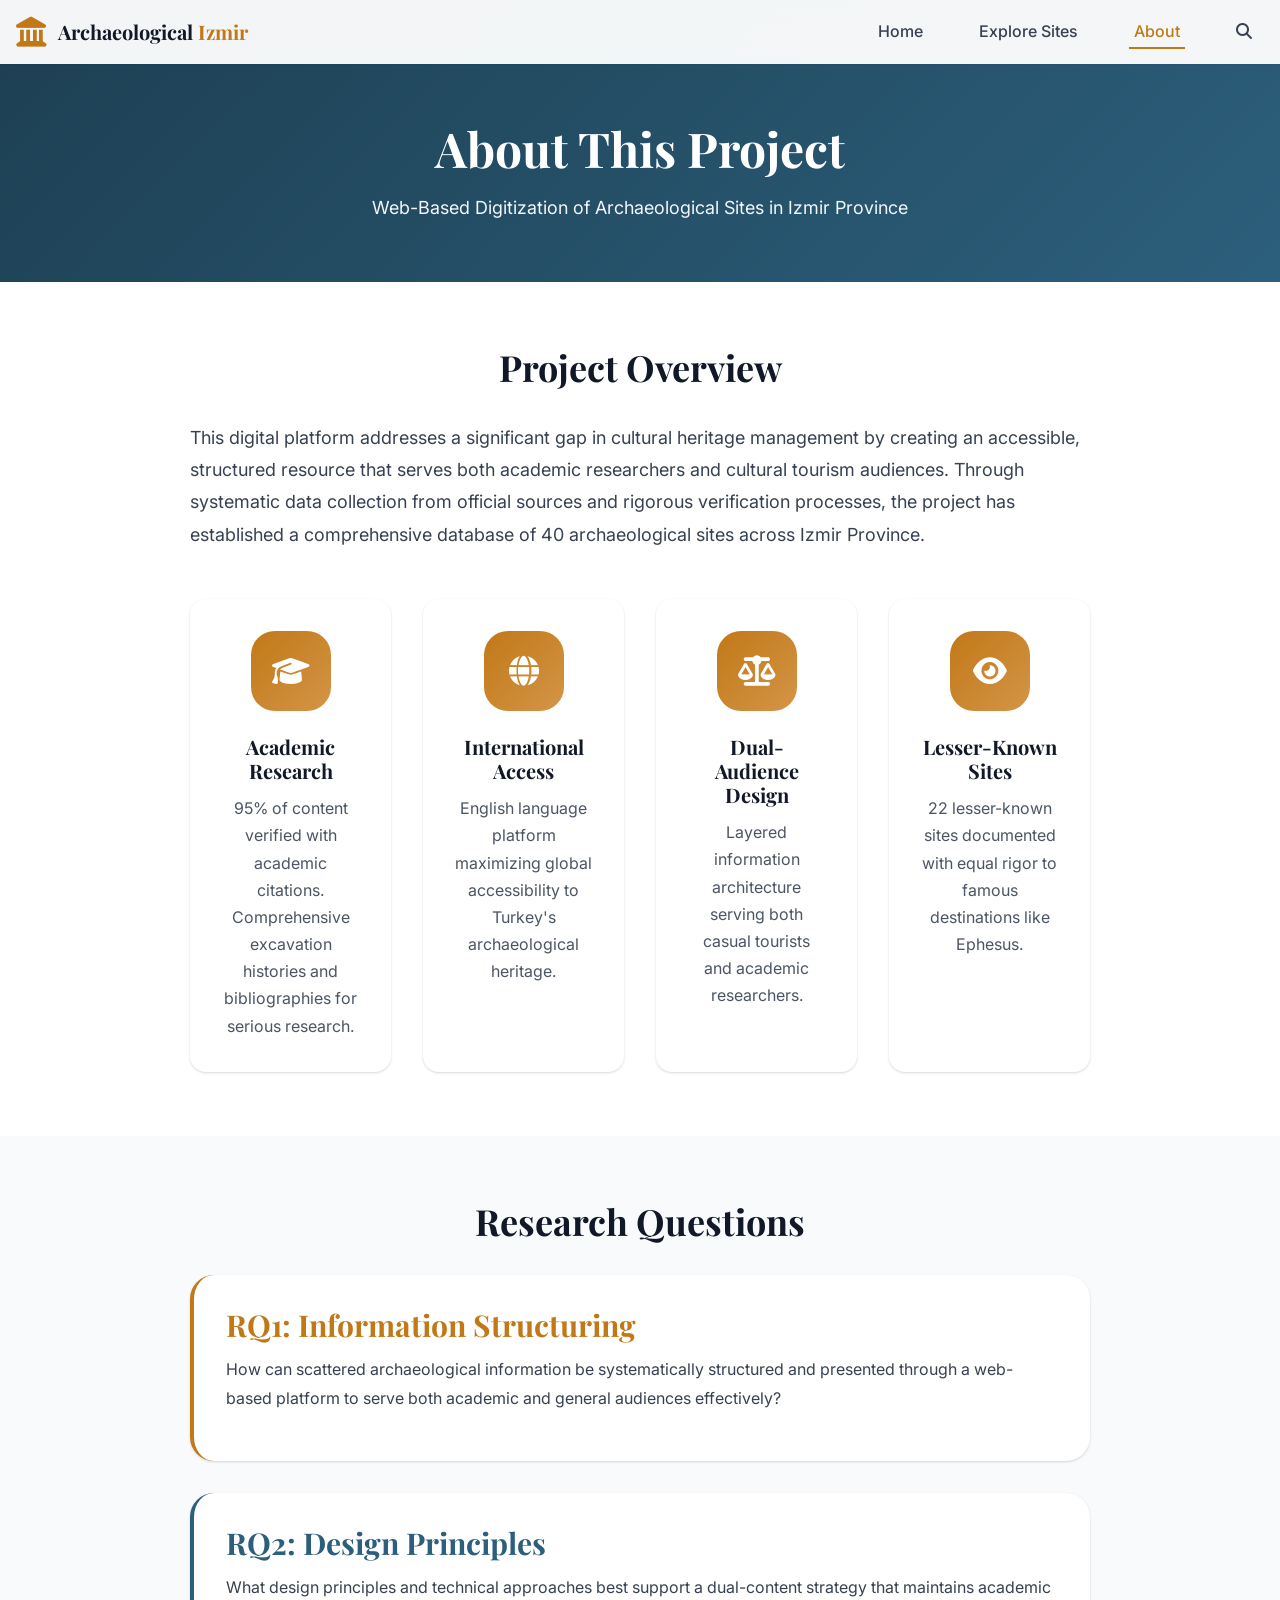
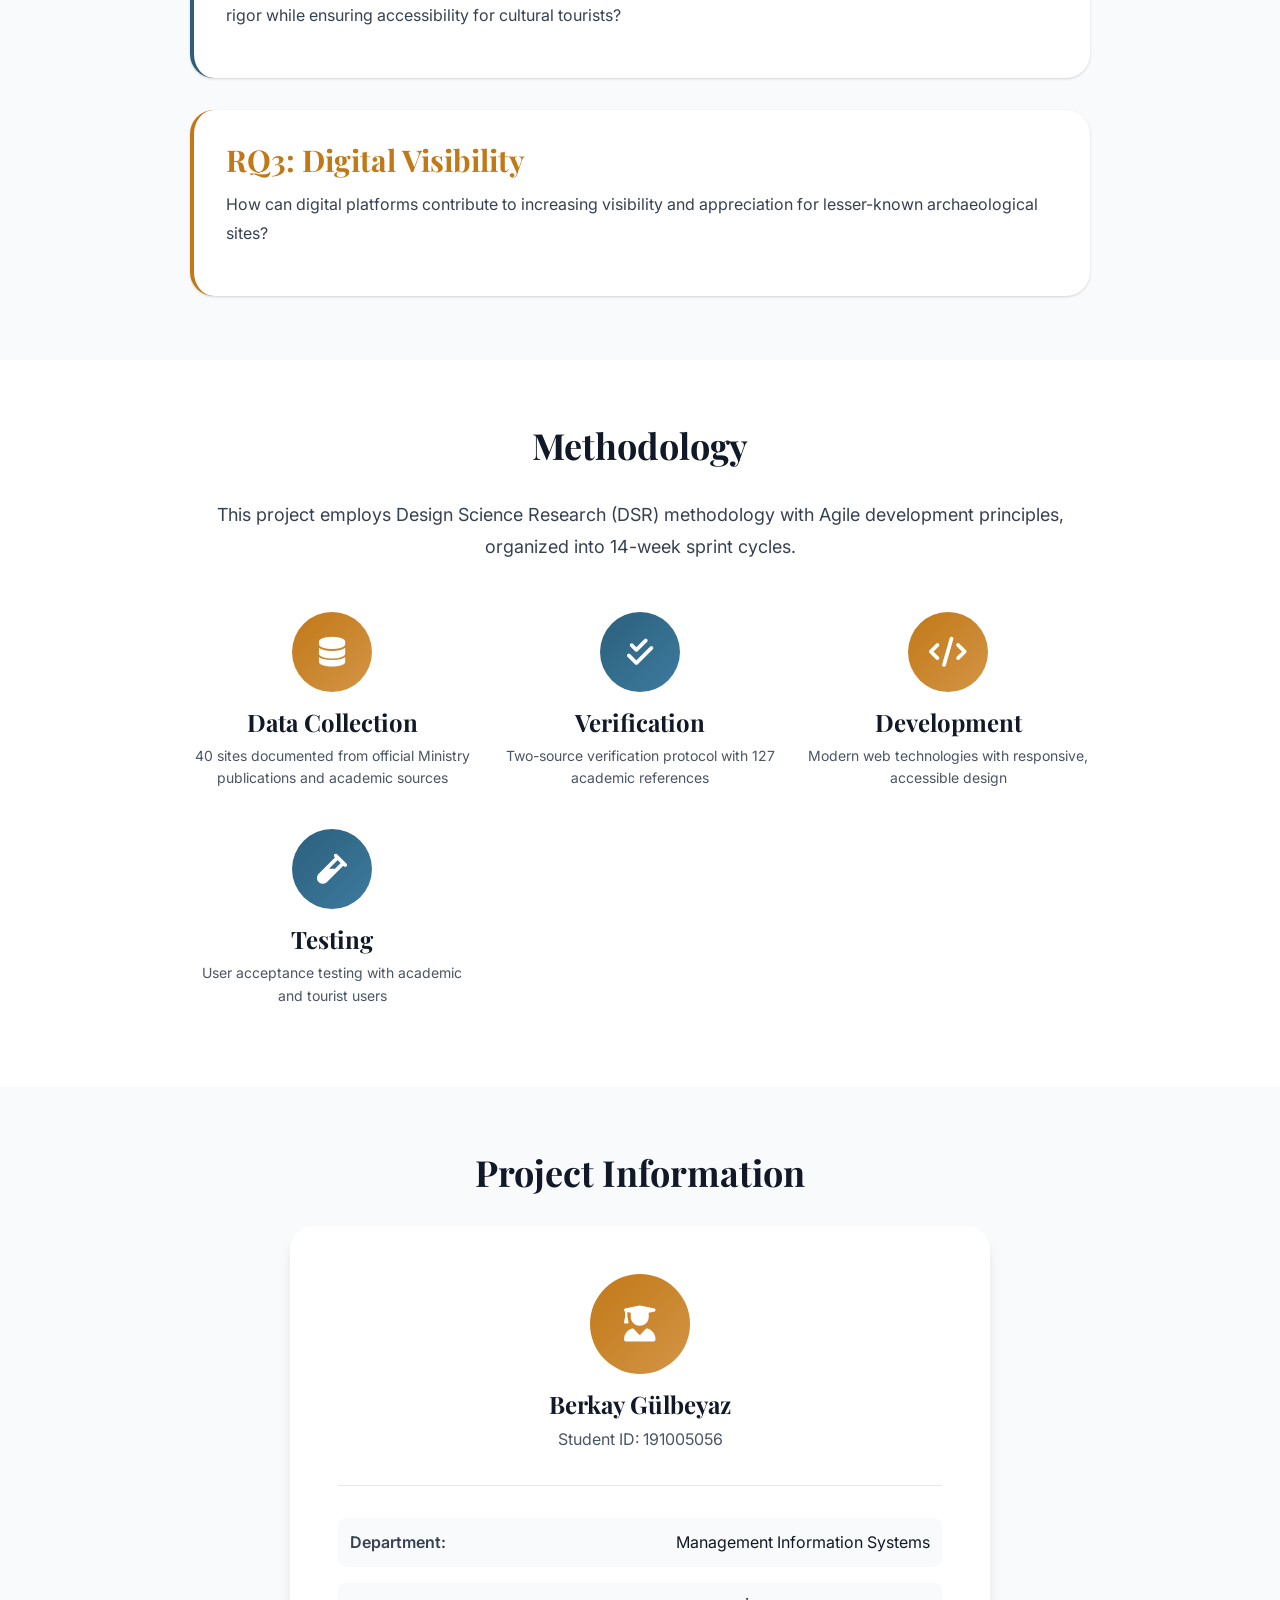
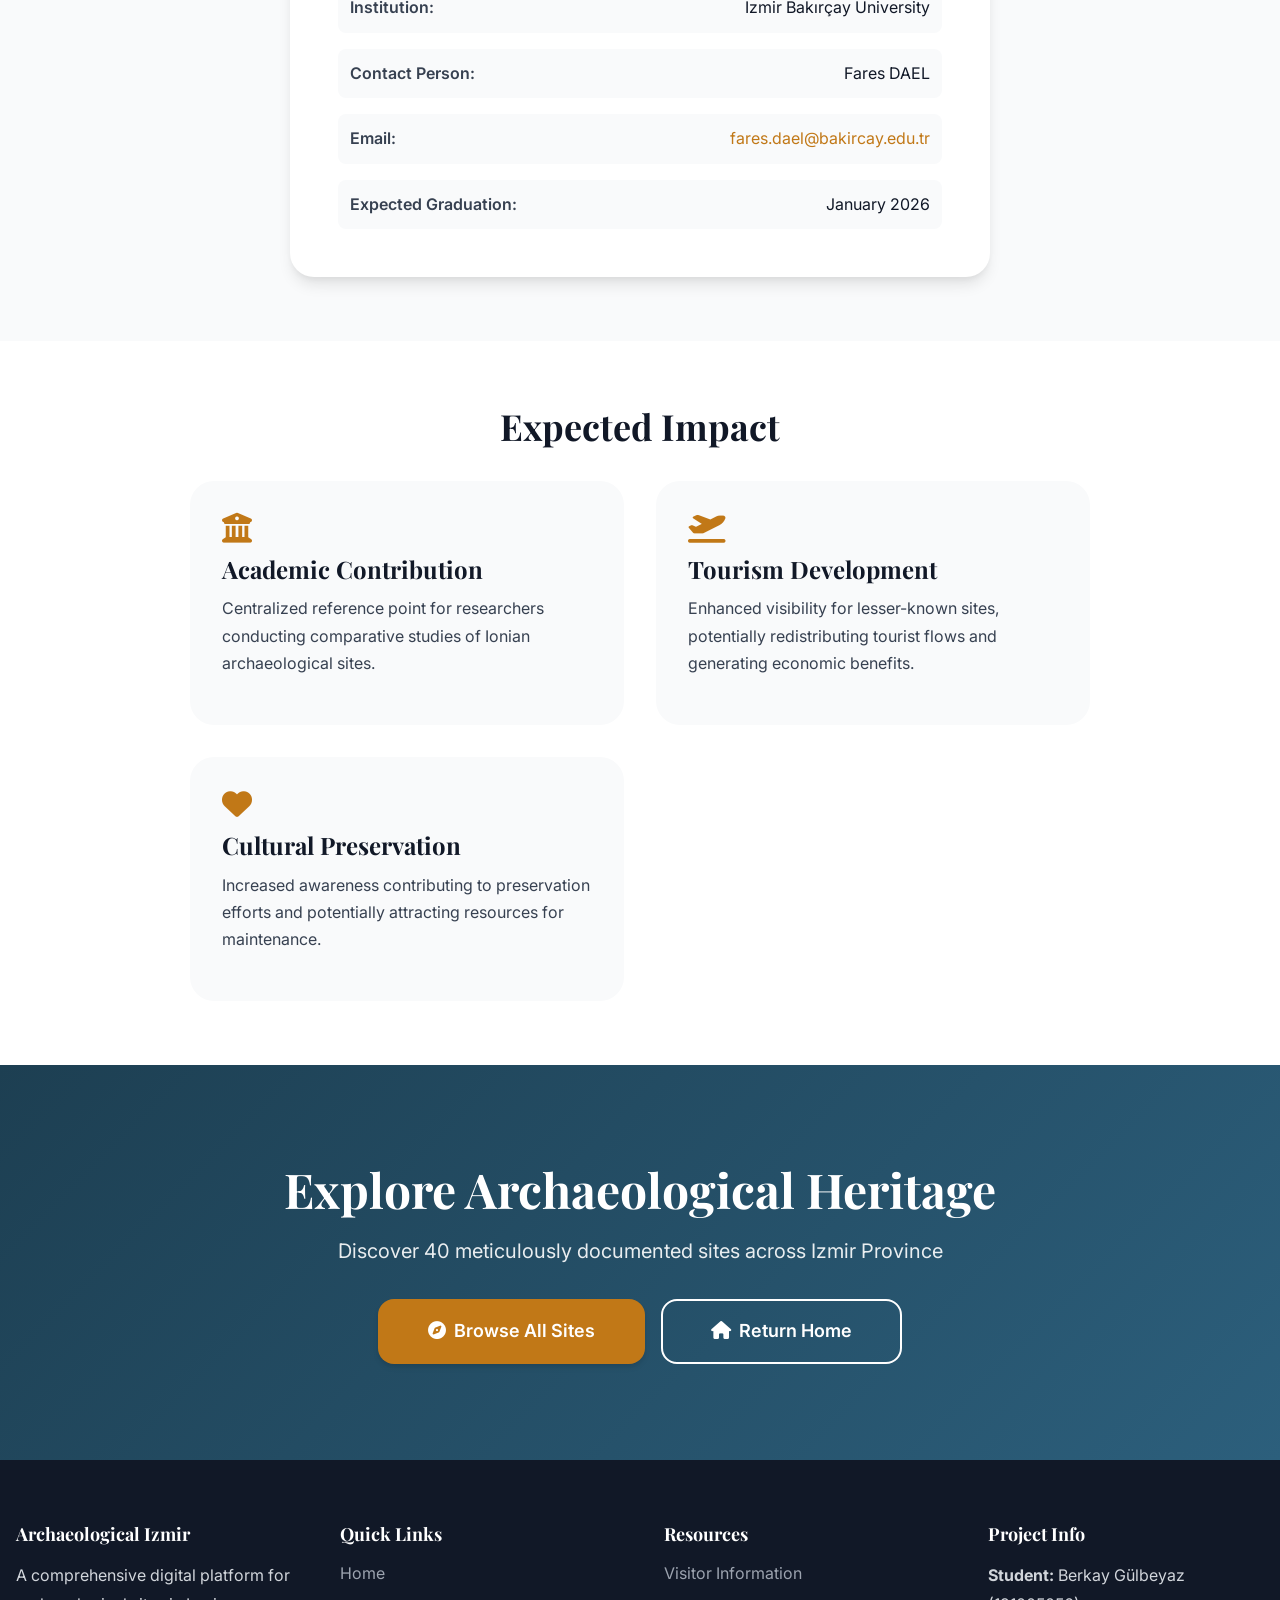
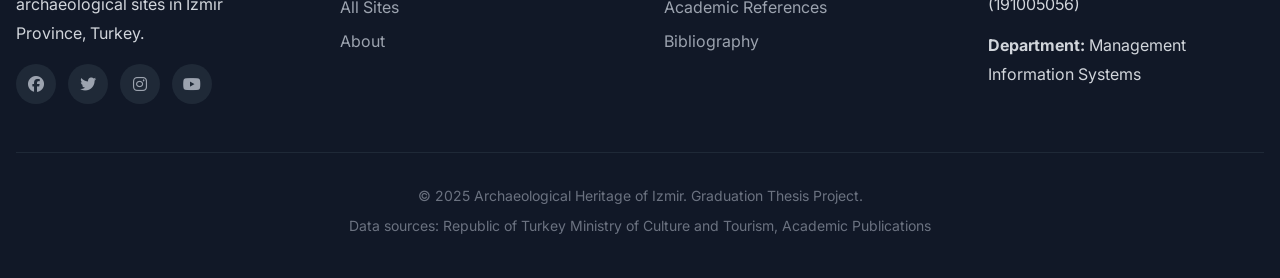
==== about.html @ 3d445b24 "Implement professional web platform for Archaeological Heritage of Izmir Created comprehensive web a" ====
<!DOCTYPE html>
<html lang="en">
<head>
    <meta charset="UTF-8">
    <meta name="viewport" content="width=device-width, initial-scale=1.0">
    <meta name="description" content="About the Archaeological Heritage of Izmir digital platform - graduation thesis project">
    <title>About | Archaeological Izmir</title>

    <!-- Fonts -->
    <link rel="preconnect" href="https://fonts.googleapis.com">
    <link rel="preconnect" href="https://fonts.gstatic.com" crossorigin>
    <link href="https://fonts.googleapis.com/css2?family=Playfair+Display:wght@400;600;700&family=Inter:wght@300;400;500;600;700&display=swap" rel="stylesheet">

    <!-- Styles -->
    <link rel="stylesheet" href="css/main.css">
    <link rel="stylesheet" href="css/responsive.css">

    <!-- Font Awesome -->
    <link rel="stylesheet" href="https://cdnjs.cloudflare.com/ajax/libs/font-awesome/6.4.0/css/all.min.css">
</head>
<body>
    <!-- Navigation -->
    <nav class="navbar" id="navbar">
        <div class="container">
            <div class="nav-wrapper">
                <a href="index.html" class="logo">
                    <i class="fas fa-landmark"></i>
                    <span class="logo-text">Archaeological <span class="highlight">Izmir</span></span>
                </a>

                <button class="nav-toggle" id="navToggle" aria-label="Toggle navigation">
                    <span></span>
                    <span></span>
                    <span></span>
                </button>

                <ul class="nav-menu" id="navMenu">
                    <li><a href="index.html" class="nav-link">Home</a></li>
                    <li><a href="sites.html" class="nav-link">Explore Sites</a></li>
                    <li><a href="about.html" class="nav-link active">About</a></li>
                    <li><a href="#" class="nav-link" id="searchToggle"><i class="fas fa-search"></i></a></li>
                </ul>
            </div>
        </div>
    </nav>

    <!-- Search Overlay -->
    <div class="search-overlay" id="searchOverlay">
        <div class="search-container">
            <button class="search-close" id="searchClose">&times;</button>
            <input type="text" id="searchInput" class="search-input" placeholder="Search archaeological sites...">
            <div class="search-results" id="searchResults"></div>
        </div>
    </div>

    <!-- Page Header -->
    <section class="page-header" style="padding: 120px 0 60px; background: linear-gradient(135deg, var(--color-secondary-dark), var(--color-secondary)); color: white; text-align: center;">
        <div class="container">
            <h1 style="color: white;">About This Project</h1>
            <p style="font-size: var(--text-lg); max-width: 700px; margin: 0 auto; opacity: 0.95;">
                Web-Based Digitization of Archaeological Sites in Izmir Province
            </p>
        </div>
    </section>

    <!-- Project Overview -->
    <section style="padding: var(--spacing-10) 0; background: white;">
        <div class="container">
            <div style="max-width: 900px; margin: 0 auto;">
                <h2 style="font-size: var(--text-4xl); margin-bottom: var(--spacing-6); text-align: center;">Project Overview</h2>

                <p style="font-size: var(--text-lg); line-height: 1.8; color: var(--color-gray-700); margin-bottom: var(--spacing-5);">
                    This digital platform addresses a significant gap in cultural heritage management by creating an accessible, structured resource that serves both academic researchers and cultural tourism audiences. Through systematic data collection from official sources and rigorous verification processes, the project has established a comprehensive database of 40 archaeological sites across Izmir Province.
                </p>

                <div class="intro-grid" style="margin-top: var(--spacing-8);">
                    <div class="intro-card">
                        <div class="intro-icon">
                            <i class="fas fa-graduation-cap"></i>
                        </div>
                        <h3>Academic Research</h3>
                        <p>95% of content verified with academic citations. Comprehensive excavation histories and bibliographies for serious research.</p>
                    </div>

                    <div class="intro-card">
                        <div class="intro-icon">
                            <i class="fas fa-globe"></i>
                        </div>
                        <h3>International Access</h3>
                        <p>English language platform maximizing global accessibility to Turkey's archaeological heritage.</p>
                    </div>

                    <div class="intro-card">
                        <div class="intro-icon">
                            <i class="fas fa-balance-scale"></i>
                        </div>
                        <h3>Dual-Audience Design</h3>
                        <p>Layered information architecture serving both casual tourists and academic researchers.</p>
                    </div>

                    <div class="intro-card">
                        <div class="intro-icon">
                            <i class="fas fa-eye"></i>
                        </div>
                        <h3>Lesser-Known Sites</h3>
                        <p>22 lesser-known sites documented with equal rigor to famous destinations like Ephesus.</p>
                    </div>
                </div>
            </div>
        </div>
    </section>

    <!-- Research Questions -->
    <section style="padding: var(--spacing-10) 0; background: var(--color-gray-50);">
        <div class="container">
            <div style="max-width: 900px; margin: 0 auto;">
                <h2 style="font-size: var(--text-4xl); margin-bottom: var(--spacing-6); text-align: center;">Research Questions</h2>

                <div style="display: grid; gap: var(--spacing-6);">
                    <div style="background: white; padding: var(--spacing-6); border-radius: var(--radius-xl); box-shadow: var(--shadow-base); border-left: 4px solid var(--color-primary);">
                        <h3 style="color: var(--color-primary); margin-bottom: var(--spacing-3);">RQ1: Information Structuring</h3>
                        <p style="line-height: 1.8; color: var(--color-gray-700);">
                            How can scattered archaeological information be systematically structured and presented through a web-based platform to serve both academic and general audiences effectively?
                        </p>
                    </div>

                    <div style="background: white; padding: var(--spacing-6); border-radius: var(--radius-xl); box-shadow: var(--shadow-base); border-left: 4px solid var(--color-secondary);">
                        <h3 style="color: var(--color-secondary); margin-bottom: var(--spacing-3);">RQ2: Design Principles</h3>
                        <p style="line-height: 1.8; color: var(--color-gray-700);">
                            What design principles and technical approaches best support a dual-content strategy that maintains academic rigor while ensuring accessibility for cultural tourists?
                        </p>
                    </div>

                    <div style="background: white; padding: var(--spacing-6); border-radius: var(--radius-xl); box-shadow: var(--shadow-base); border-left: 4px solid var(--color-primary);">
                        <h3 style="color: var(--color-primary); margin-bottom: var(--spacing-3);">RQ3: Digital Visibility</h3>
                        <p style="line-height: 1.8; color: var(--color-gray-700);">
                            How can digital platforms contribute to increasing visibility and appreciation for lesser-known archaeological sites?
                        </p>
                    </div>
                </div>
            </div>
        </div>
    </section>

    <!-- Methodology -->
    <section style="padding: var(--spacing-10) 0; background: white;">
        <div class="container">
            <div style="max-width: 900px; margin: 0 auto;">
                <h2 style="font-size: var(--text-4xl); margin-bottom: var(--spacing-6); text-align: center;">Methodology</h2>

                <p style="font-size: var(--text-lg); line-height: 1.8; color: var(--color-gray-700); margin-bottom: var(--spacing-6); text-align: center;">
                    This project employs Design Science Research (DSR) methodology with Agile development principles, organized into 14-week sprint cycles.
                </p>

                <div style="display: grid; grid-template-columns: repeat(auto-fit, minmax(250px, 1fr)); gap: var(--spacing-5); margin-top: var(--spacing-8);">
                    <div style="text-align: center;">
                        <div style="width: 80px; height: 80px; margin: 0 auto var(--spacing-4); background: linear-gradient(135deg, var(--color-primary), var(--color-primary-light)); border-radius: 50%; display: flex; align-items: center; justify-content: center; color: white; font-size: var(--text-3xl);">
                            <i class="fas fa-database"></i>
                        </div>
                        <h4 style="margin-bottom: var(--spacing-2);">Data Collection</h4>
                        <p style="color: var(--color-gray-600); font-size: var(--text-sm);">40 sites documented from official Ministry publications and academic sources</p>
                    </div>

                    <div style="text-align: center;">
                        <div style="width: 80px; height: 80px; margin: 0 auto var(--spacing-4); background: linear-gradient(135deg, var(--color-secondary), var(--color-secondary-light)); border-radius: 50%; display: flex; align-items: center; justify-content: center; color: white; font-size: var(--text-3xl);">
                            <i class="fas fa-check-double"></i>
                        </div>
                        <h4 style="margin-bottom: var(--spacing-2);">Verification</h4>
                        <p style="color: var(--color-gray-600); font-size: var(--text-sm);">Two-source verification protocol with 127 academic references</p>
                    </div>

                    <div style="text-align: center;">
                        <div style="width: 80px; height: 80px; margin: 0 auto var(--spacing-4); background: linear-gradient(135deg, var(--color-primary), var(--color-primary-light)); border-radius: 50%; display: flex; align-items: center; justify-content: center; color: white; font-size: var(--text-3xl);">
                            <i class="fas fa-code"></i>
                        </div>
                        <h4 style="margin-bottom: var(--spacing-2);">Development</h4>
                        <p style="color: var(--color-gray-600); font-size: var(--text-sm);">Modern web technologies with responsive, accessible design</p>
                    </div>

                    <div style="text-align: center;">
                        <div style="width: 80px; height: 80px; margin: 0 auto var(--spacing-4); background: linear-gradient(135deg, var(--color-secondary), var(--color-secondary-light)); border-radius: 50%; display: flex; align-items: center; justify-content: center; color: white; font-size: var(--text-3xl);">
                            <i class="fas fa-vial"></i>
                        </div>
                        <h4 style="margin-bottom: var(--spacing-2);">Testing</h4>
                        <p style="color: var(--color-gray-600); font-size: var(--text-sm);">User acceptance testing with academic and tourist users</p>
                    </div>
                </div>
            </div>
        </div>
    </section>

    <!-- Project Team -->
    <section style="padding: var(--spacing-10) 0; background: var(--color-gray-50);">
        <div class="container">
            <div style="max-width: 700px; margin: 0 auto; text-align: center;">
                <h2 style="font-size: var(--text-4xl); margin-bottom: var(--spacing-6);">Project Information</h2>

                <div style="background: white; padding: var(--spacing-8); border-radius: var(--radius-xl); box-shadow: var(--shadow-lg);">
                    <div style="margin-bottom: var(--spacing-6);">
                        <div style="width: 100px; height: 100px; margin: 0 auto var(--spacing-4); background: linear-gradient(135deg, var(--color-primary), var(--color-primary-light)); border-radius: 50%; display: flex; align-items: center; justify-content: center; color: white; font-size: var(--text-4xl);">
                            <i class="fas fa-user-graduate"></i>
                        </div>
                        <h3 style="font-size: var(--text-2xl); margin-bottom: var(--spacing-2);">Berkay Gülbeyaz</h3>
                        <p style="color: var(--color-gray-600);">Student ID: 191005056</p>
                    </div>

                    <div style="border-top: 1px solid var(--color-gray-200); padding-top: var(--spacing-6); text-align: left;">
                        <div style="display: grid; gap: var(--spacing-4);">
                            <div style="display: flex; justify-content: space-between; padding: var(--spacing-3); background: var(--color-gray-50); border-radius: var(--radius-base);">
                                <span style="font-weight: 600; color: var(--color-gray-700);">Department:</span>
                                <span style="color: var(--color-gray-900);">Management Information Systems</span>
                            </div>
                            <div style="display: flex; justify-content: space-between; padding: var(--spacing-3); background: var(--color-gray-50); border-radius: var(--radius-base);">
                                <span style="font-weight: 600; color: var(--color-gray-700);">Institution:</span>
                                <span style="color: var(--color-gray-900);">İzmir Bakırçay University</span>
                            </div>
                            <div style="display: flex; justify-content: space-between; padding: var(--spacing-3); background: var(--color-gray-50); border-radius: var(--radius-base);">
                                <span style="font-weight: 600; color: var(--color-gray-700);">Contact Person:</span>
                                <span style="color: var(--color-gray-900);">Fares DAEL</span>
                            </div>
                            <div style="display: flex; justify-content: space-between; padding: var(--spacing-3); background: var(--color-gray-50); border-radius: var(--radius-base);">
                                <span style="font-weight: 600; color: var(--color-gray-700);">Email:</span>
                                <span style="color: var(--color-primary);">fares.dael@bakircay.edu.tr</span>
                            </div>
                            <div style="display: flex; justify-content: space-between; padding: var(--spacing-3); background: var(--color-gray-50); border-radius: var(--radius-base);">
                                <span style="font-weight: 600; color: var(--color-gray-700);">Expected Graduation:</span>
                                <span style="color: var(--color-gray-900);">January 2026</span>
                            </div>
                        </div>
                    </div>
                </div>
            </div>
        </div>
    </section>

    <!-- Impact & Future -->
    <section style="padding: var(--spacing-10) 0; background: white;">
        <div class="container">
            <div style="max-width: 900px; margin: 0 auto;">
                <h2 style="font-size: var(--text-4xl); margin-bottom: var(--spacing-6); text-align: center;">Expected Impact</h2>

                <div style="display: grid; grid-template-columns: repeat(auto-fit, minmax(280px, 1fr)); gap: var(--spacing-6);">
                    <div style="padding: var(--spacing-6); background: var(--color-gray-50); border-radius: var(--radius-xl);">
                        <i class="fas fa-university" style="font-size: var(--text-3xl); color: var(--color-primary); margin-bottom: var(--spacing-3);"></i>
                        <h4 style="margin-bottom: var(--spacing-3);">Academic Contribution</h4>
                        <p style="color: var(--color-gray-700); line-height: 1.7;">
                            Centralized reference point for researchers conducting comparative studies of Ionian archaeological sites.
                        </p>
                    </div>

                    <div style="padding: var(--spacing-6); background: var(--color-gray-50); border-radius: var(--radius-xl);">
                        <i class="fas fa-plane-departure" style="font-size: var(--text-3xl); color: var(--color-primary); margin-bottom: var(--spacing-3);"></i>
                        <h4 style="margin-bottom: var(--spacing-3);">Tourism Development</h4>
                        <p style="color: var(--color-gray-700); line-height: 1.7;">
                            Enhanced visibility for lesser-known sites, potentially redistributing tourist flows and generating economic benefits.
                        </p>
                    </div>

                    <div style="padding: var(--spacing-6); background: var(--color-gray-50); border-radius: var(--radius-xl);">
                        <i class="fas fa-heart" style="font-size: var(--text-3xl); color: var(--color-primary); margin-bottom: var(--spacing-3);"></i>
                        <h4 style="margin-bottom: var(--spacing-3);">Cultural Preservation</h4>
                        <p style="color: var(--color-gray-700); line-height: 1.7;">
                            Increased awareness contributing to preservation efforts and potentially attracting resources for maintenance.
                        </p>
                    </div>
                </div>
            </div>
        </div>
    </section>

    <!-- Call to Action -->
    <section class="cta-section">
        <div class="container">
            <div class="cta-content">
                <h2>Explore Archaeological Heritage</h2>
                <p>Discover 40 meticulously documented sites across Izmir Province</p>
                <div class="cta-buttons">
                    <a href="sites.html" class="btn btn-primary btn-large">
                        <i class="fas fa-compass"></i> Browse All Sites
                    </a>
                    <a href="index.html" class="btn btn-secondary btn-large">
                        <i class="fas fa-home"></i> Return Home
                    </a>
                </div>
            </div>
        </div>
    </section>

    <!-- Footer -->
    <footer class="footer">
        <div class="container">
            <div class="footer-grid">
                <div class="footer-col">
                    <h4>Archaeological Izmir</h4>
                    <p>A comprehensive digital platform for archaeological sites in Izmir Province, Turkey.</p>
                    <div class="social-links">
                        <a href="#" aria-label="Facebook"><i class="fab fa-facebook"></i></a>
                        <a href="#" aria-label="Twitter"><i class="fab fa-twitter"></i></a>
                        <a href="#" aria-label="Instagram"><i class="fab fa-instagram"></i></a>
                        <a href="#" aria-label="YouTube"><i class="fab fa-youtube"></i></a>
                    </div>
                </div>

                <div class="footer-col">
                    <h4>Quick Links</h4>
                    <ul>
                        <li><a href="index.html">Home</a></li>
                        <li><a href="sites.html">All Sites</a></li>
                        <li><a href="about.html">About</a></li>
                    </ul>
                </div>

                <div class="footer-col">
                    <h4>Resources</h4>
                    <ul>
                        <li><a href="#">Visitor Information</a></li>
                        <li><a href="#">Academic References</a></li>
                        <li><a href="#">Bibliography</a></li>
                    </ul>
                </div>

                <div class="footer-col">
                    <h4>Project Info</h4>
                    <p><strong>Student:</strong> Berkay Gülbeyaz (191005056)</p>
                    <p><strong>Department:</strong> Management Information Systems</p>
                </div>
            </div>

            <div class="footer-bottom">
                <p>&copy; 2025 Archaeological Heritage of Izmir. Graduation Thesis Project.</p>
                <p>Data sources: Republic of Turkey Ministry of Culture and Tourism, Academic Publications</p>
            </div>
        </div>
    </footer>

    <!-- Scripts -->
    <script src="js/sites-data.js"></script>
    <script src="js/main.js"></script>
</body>
</html>
---- css/main.css ----
/*
 * Archaeological Heritage of Izmir - Main Stylesheet
 * Professional Design System
 * Author: Berkay Gülbeyaz
 * Version: 1.0.0
 */

/* ===================================
   CSS Variables & Design Tokens
   =================================== */
:root {
    /* Primary Colors - Inspired by ancient terracotta and Mediterranean */
    --color-primary: #c17817;
    --color-primary-light: #d49547;
    --color-primary-dark: #8f5710;
    --color-primary-rgb: 193, 120, 23;

    /* Secondary Colors - Ancient stone and marble */
    --color-secondary: #2c5f7c;
    --color-secondary-light: #3d7b9f;
    --color-secondary-dark: #1d3f52;

    /* Neutral Colors */
    --color-white: #ffffff;
    --color-black: #0a0a0a;
    --color-gray-50: #f9fafb;
    --color-gray-100: #f3f4f6;
    --color-gray-200: #e5e7eb;
    --color-gray-300: #d1d5db;
    --color-gray-400: #9ca3af;
    --color-gray-500: #6b7280;
    --color-gray-600: #4b5563;
    --color-gray-700: #374151;
    --color-gray-800: #1f2937;
    --color-gray-900: #111827;

    /* Semantic Colors */
    --color-success: #059669;
    --color-warning: #d97706;
    --color-error: #dc2626;
    --color-info: #2563eb;

    /* Typography */
    --font-primary: 'Inter', -apple-system, BlinkMacSystemFont, 'Segoe UI', sans-serif;
    --font-display: 'Playfair Display', Georgia, serif;
    --font-mono: 'Courier New', monospace;

    /* Font Sizes */
    --text-xs: 0.75rem;      /* 12px */
    --text-sm: 0.875rem;     /* 14px */
    --text-base: 1rem;       /* 16px */
    --text-lg: 1.125rem;     /* 18px */
    --text-xl: 1.25rem;      /* 20px */
    --text-2xl: 1.5rem;      /* 24px */
    --text-3xl: 1.875rem;    /* 30px */
    --text-4xl: 2.25rem;     /* 36px */
    --text-5xl: 3rem;        /* 48px */
    --text-6xl: 3.75rem;     /* 60px */

    /* Spacing */
    --spacing-1: 0.25rem;    /* 4px */
    --spacing-2: 0.5rem;     /* 8px */
    --spacing-3: 0.75rem;    /* 12px */
    --spacing-4: 1rem;       /* 16px */
    --spacing-5: 1.5rem;     /* 24px */
    --spacing-6: 2rem;       /* 32px */
    --spacing-8: 3rem;       /* 48px */
    --spacing-10: 4rem;      /* 64px */
    --spacing-12: 6rem;      /* 96px */

    /* Shadows */
    --shadow-sm: 0 1px 2px 0 rgba(0, 0, 0, 0.05);
    --shadow-base: 0 1px 3px 0 rgba(0, 0, 0, 0.1), 0 1px 2px 0 rgba(0, 0, 0, 0.06);
    --shadow-md: 0 4px 6px -1px rgba(0, 0, 0, 0.1), 0 2px 4px -1px rgba(0, 0, 0, 0.06);
    --shadow-lg: 0 10px 15px -3px rgba(0, 0, 0, 0.1), 0 4px 6px -2px rgba(0, 0, 0, 0.05);
    --shadow-xl: 0 20px 25px -5px rgba(0, 0, 0, 0.1), 0 10px 10px -5px rgba(0, 0, 0, 0.04);
    --shadow-2xl: 0 25px 50px -12px rgba(0, 0, 0, 0.25);

    /* Border Radius */
    --radius-sm: 0.25rem;
    --radius-base: 0.5rem;
    --radius-md: 0.75rem;
    --radius-lg: 1rem;
    --radius-xl: 1.5rem;
    --radius-full: 9999px;

    /* Transitions */
    --transition-fast: 150ms cubic-bezier(0.4, 0, 0.2, 1);
    --transition-base: 300ms cubic-bezier(0.4, 0, 0.2, 1);
    --transition-slow: 500ms cubic-bezier(0.4, 0, 0.2, 1);

    /* Layout */
    --max-width-sm: 640px;
    --max-width-md: 768px;
    --max-width-lg: 1024px;
    --max-width-xl: 1280px;
    --max-width-2xl: 1536px;

    /* Z-index */
    --z-dropdown: 1000;
    --z-sticky: 1020;
    --z-fixed: 1030;
    --z-modal-backdrop: 1040;
    --z-modal: 1050;
    --z-popover: 1060;
    --z-tooltip: 1070;
}

/* ===================================
   Reset & Base Styles
   =================================== */
*, *::before, *::after {
    box-sizing: border-box;
    margin: 0;
    padding: 0;
}

html {
    font-size: 16px;
    -webkit-font-smoothing: antialiased;
    -moz-osx-font-smoothing: grayscale;
    scroll-behavior: smooth;
}

body {
    font-family: var(--font-primary);
    font-size: var(--text-base);
    line-height: 1.6;
    color: var(--color-gray-800);
    background-color: var(--color-white);
    overflow-x: hidden;
}

img, picture, video, canvas, svg {
    display: block;
    max-width: 100%;
    height: auto;
}

a {
    color: inherit;
    text-decoration: none;
    transition: color var(--transition-base);
}

button {
    font-family: inherit;
    cursor: pointer;
    border: none;
    background: none;
}

ul, ol {
    list-style: none;
}

/* ===================================
   Typography
   =================================== */
h1, h2, h3, h4, h5, h6 {
    font-family: var(--font-display);
    font-weight: 700;
    line-height: 1.2;
    color: var(--color-gray-900);
    margin-bottom: var(--spacing-4);
}

h1 { font-size: var(--text-5xl); }
h2 { font-size: var(--text-4xl); }
h3 { font-size: var(--text-3xl); }
h4 { font-size: var(--text-2xl); }
h5 { font-size: var(--text-xl); }
h6 { font-size: var(--text-lg); }

p {
    margin-bottom: var(--spacing-4);
}

.text-center { text-align: center; }
.text-left { text-align: left; }
.text-right { text-align: right; }

.highlight {
    color: var(--color-primary);
}

/* ===================================
   Layout
   =================================== */
.container {
    width: 100%;
    max-width: var(--max-width-xl);
    margin: 0 auto;
    padding: 0 var(--spacing-4);
}

.container-fluid {
    width: 100%;
    padding: 0 var(--spacing-4);
}

.section {
    padding: var(--spacing-10) 0;
}

/* ===================================
   Navigation
   =================================== */
.navbar {
    position: fixed;
    top: 0;
    left: 0;
    right: 0;
    background: rgba(255, 255, 255, 0.95);
    backdrop-filter: blur(10px);
    box-shadow: var(--shadow-sm);
    z-index: var(--z-fixed);
    transition: all var(--transition-base);
}

.navbar.scrolled {
    box-shadow: var(--shadow-md);
    background: rgba(255, 255, 255, 0.98);
}

.nav-wrapper {
    display: flex;
    align-items: center;
    justify-content: space-between;
    padding: var(--spacing-4) 0;
}

.logo {
    display: flex;
    align-items: center;
    gap: var(--spacing-3);
    font-size: var(--text-xl);
    font-weight: 700;
    color: var(--color-gray-900);
    transition: transform var(--transition-base);
}

.logo:hover {
    transform: translateY(-2px);
}

.logo i {
    font-size: var(--text-3xl);
    color: var(--color-primary);
}

.logo-text {
    font-family: var(--font-display);
}

.nav-menu {
    display: flex;
    align-items: center;
    gap: var(--spacing-6);
}

.nav-link {
    position: relative;
    font-weight: 500;
    color: var(--color-gray-700);
    padding: var(--spacing-2) var(--spacing-3);
    transition: color var(--transition-base);
}

.nav-link::after {
    content: '';
    position: absolute;
    bottom: 0;
    left: 50%;
    width: 0;
    height: 2px;
    background: var(--color-primary);
    transform: translateX(-50%);
    transition: width var(--transition-base);
}

.nav-link:hover,
.nav-link.active {
    color: var(--color-primary);
}

.nav-link:hover::after,
.nav-link.active::after {
    width: 80%;
}

.nav-toggle {
    display: none;
    flex-direction: column;
    gap: 4px;
    padding: var(--spacing-2);
}

.nav-toggle span {
    display: block;
    width: 25px;
    height: 3px;
    background: var(--color-gray-800);
    border-radius: var(--radius-full);
    transition: all var(--transition-base);
}

/* ===================================
   Search Overlay
   =================================== */
.search-overlay {
    position: fixed;
    top: 0;
    left: 0;
    right: 0;
    bottom: 0;
    background: rgba(0, 0, 0, 0.95);
    z-index: var(--z-modal);
    display: none;
    align-items: center;
    justify-content: center;
    opacity: 0;
    transition: opacity var(--transition-base);
}

.search-overlay.active {
    display: flex;
    opacity: 1;
}

.search-container {
    position: relative;
    width: 90%;
    max-width: 700px;
}

.search-close {
    position: absolute;
    top: -50px;
    right: 0;
    font-size: var(--text-4xl);
    color: var(--color-white);
    cursor: pointer;
    transition: transform var(--transition-base);
}

.search-close:hover {
    transform: rotate(90deg);
}

.search-input {
    width: 100%;
    padding: var(--spacing-5);
    font-size: var(--text-2xl);
    font-family: var(--font-primary);
    background: var(--color-white);
    border: none;
    border-radius: var(--radius-lg);
    outline: none;
}

.search-results {
    margin-top: var(--spacing-4);
    max-height: 400px;
    overflow-y: auto;
    background: var(--color-white);
    border-radius: var(--radius-lg);
    padding: var(--spacing-4);
}

.search-result-item {
    padding: var(--spacing-4);
    border-bottom: 1px solid var(--color-gray-200);
    cursor: pointer;
    transition: background var(--transition-fast);
}

.search-result-item:hover {
    background: var(--color-gray-50);
}

/* ===================================
   Hero Section
   =================================== */
.hero {
    position: relative;
    min-height: 100vh;
    display: flex;
    align-items: center;
    justify-content: center;
    overflow: hidden;
}

.hero-background {
    position: absolute;
    top: 0;
    left: 0;
    right: 0;
    bottom: 0;
    background: linear-gradient(135deg, #667eea 0%, #764ba2 100%);
    background-image: url('https://images.unsplash.com/photo-1590073242678-70ee3fc28e8e?w=1920&q=80');
    background-size: cover;
    background-position: center;
    background-attachment: fixed;
}

.hero-overlay {
    position: absolute;
    top: 0;
    left: 0;
    right: 0;
    bottom: 0;
    background: linear-gradient(135deg, rgba(44, 95, 124, 0.85) 0%, rgba(193, 120, 23, 0.75) 100%);
}

.hero-content {
    position: relative;
    z-index: 2;
    text-align: center;
    color: var(--color-white);
    padding-top: 80px;
}

.hero-title {
    font-size: clamp(var(--text-4xl), 5vw, var(--text-6xl));
    font-weight: 700;
    color: var(--color-white);
    margin-bottom: var(--spacing-5);
    text-shadow: 0 2px 20px rgba(0, 0, 0, 0.3);
}

.hero-subtitle {
    font-size: clamp(var(--text-lg), 2vw, var(--text-2xl));
    color: rgba(255, 255, 255, 0.95);
    max-width: 800px;
    margin: 0 auto var(--spacing-6);
    line-height: 1.8;
}

.hero-buttons {
    display: flex;
    gap: var(--spacing-4);
    justify-content: center;
    flex-wrap: wrap;
    margin-bottom: var(--spacing-8);
}

.hero-stats {
    display: grid;
    grid-template-columns: repeat(auto-fit, minmax(150px, 1fr));
    gap: var(--spacing-5);
    max-width: 900px;
    margin: 0 auto;
    padding: var(--spacing-6);
    background: rgba(255, 255, 255, 0.1);
    backdrop-filter: blur(10px);
    border-radius: var(--radius-xl);
    border: 1px solid rgba(255, 255, 255, 0.2);
}

.stat-item {
    text-align: center;
}

.stat-number {
    display: block;
    font-size: var(--text-4xl);
    font-weight: 700;
    font-family: var(--font-display);
    color: var(--color-white);
}

.stat-label {
    display: block;
    font-size: var(--text-sm);
    color: rgba(255, 255, 255, 0.9);
    margin-top: var(--spacing-2);
}

.scroll-indicator {
    position: absolute;
    bottom: 40px;
    left: 50%;
    transform: translateX(-50%);
    z-index: 2;
}

.scroll-indicator span {
    display: block;
    width: 24px;
    height: 36px;
    border: 2px solid rgba(255, 255, 255, 0.5);
    border-radius: var(--radius-full);
    position: relative;
}

.scroll-indicator span::before {
    content: '';
    position: absolute;
    top: 8px;
    left: 50%;
    transform: translateX(-50%);
    width: 4px;
    height: 8px;
    background: rgba(255, 255, 255, 0.8);
    border-radius: var(--radius-full);
    animation: scroll 2s infinite;
}

@keyframes scroll {
    0%, 100% { transform: translate(-50%, 0); opacity: 1; }
    100% { transform: translate(-50%, 12px); opacity: 0; }
}

/* ===================================
   Buttons
   =================================== */
.btn {
    display: inline-flex;
    align-items: center;
    gap: var(--spacing-2);
    padding: var(--spacing-3) var(--spacing-6);
    font-size: var(--text-base);
    font-weight: 600;
    border-radius: var(--radius-lg);
    transition: all var(--transition-base);
    cursor: pointer;
    border: 2px solid transparent;
}

.btn-primary {
    background: var(--color-primary);
    color: var(--color-white);
    box-shadow: var(--shadow-md);
}

.btn-primary:hover {
    background: var(--color-primary-dark);
    transform: translateY(-2px);
    box-shadow: var(--shadow-lg);
}

.btn-secondary {
    background: transparent;
    color: var(--color-white);
    border-color: var(--color-white);
}

.btn-secondary:hover {
    background: var(--color-white);
    color: var(--color-primary);
}

.btn-large {
    padding: var(--spacing-4) var(--spacing-8);
    font-size: var(--text-lg);
}

/* ===================================
   Section Styles
   =================================== */
.section-header {
    margin-bottom: var(--spacing-8);
}

.section-title {
    font-size: clamp(var(--text-3xl), 4vw, var(--text-4xl));
    color: var(--color-gray-900);
    margin-bottom: var(--spacing-4);
}

.section-subtitle {
    font-size: var(--text-lg);
    color: var(--color-gray-600);
    max-width: 700px;
    margin: 0 auto;
}

/* Introduction Section */
.intro-section {
    padding: var(--spacing-10) 0;
    background: var(--color-gray-50);
}

.intro-grid {
    display: grid;
    grid-template-columns: repeat(auto-fit, minmax(280px, 1fr));
    gap: var(--spacing-6);
    margin-top: var(--spacing-8);
}

.intro-card {
    background: var(--color-white);
    padding: var(--spacing-6);
    border-radius: var(--radius-lg);
    box-shadow: var(--shadow-base);
    transition: all var(--transition-base);
    text-align: center;
}

.intro-card:hover {
    transform: translateY(-8px);
    box-shadow: var(--shadow-xl);
}

.intro-icon {
    width: 80px;
    height: 80px;
    margin: 0 auto var(--spacing-5);
    background: linear-gradient(135deg, var(--color-primary), var(--color-primary-light));
    border-radius: var(--radius-xl);
    display: flex;
    align-items: center;
    justify-content: center;
    font-size: var(--text-3xl);
    color: var(--color-white);
}

.intro-card h3 {
    font-size: var(--text-xl);
    margin-bottom: var(--spacing-3);
    color: var(--color-gray-900);
}

.intro-card p {
    color: var(--color-gray-600);
    line-height: 1.7;
    margin-bottom: 0;
}

/* Featured Sites Section */
.featured-section {
    padding: var(--spacing-10) 0;
}

.period-filter {
    display: flex;
    gap: var(--spacing-3);
    justify-content: center;
    flex-wrap: wrap;
    margin-bottom: var(--spacing-8);
}

.filter-btn {
    padding: var(--spacing-3) var(--spacing-5);
    background: var(--color-white);
    border: 2px solid var(--color-gray-300);
    border-radius: var(--radius-full);
    font-weight: 500;
    color: var(--color-gray-700);
    transition: all var(--transition-base);
}

.filter-btn:hover,
.filter-btn.active {
    background: var(--color-primary);
    border-color: var(--color-primary);
    color: var(--color-white);
}

.sites-grid {
    display: grid;
    grid-template-columns: repeat(auto-fill, minmax(320px, 1fr));
    gap: var(--spacing-6);
}

.site-card {
    background: var(--color-white);
    border-radius: var(--radius-lg);
    overflow: hidden;
    box-shadow: var(--shadow-base);
    transition: all var(--transition-base);
    cursor: pointer;
}

.site-card:hover {
    transform: translateY(-8px);
    box-shadow: var(--shadow-xl);
}

.site-card-image {
    position: relative;
    height: 240px;
    overflow: hidden;
    background: var(--color-gray-200);
}

.site-card-image img {
    width: 100%;
    height: 100%;
    object-fit: cover;
    transition: transform var(--transition-slow);
}

.site-card:hover .site-card-image img {
    transform: scale(1.1);
}

.site-badge {
    position: absolute;
    top: var(--spacing-4);
    left: var(--spacing-4);
    padding: var(--spacing-2) var(--spacing-4);
    background: rgba(193, 120, 23, 0.95);
    color: var(--color-white);
    font-size: var(--text-xs);
    font-weight: 600;
    border-radius: var(--radius-full);
    text-transform: uppercase;
    letter-spacing: 0.5px;
}

.site-badge.unesco {
    background: rgba(220, 38, 38, 0.95);
}

.site-card-content {
    padding: var(--spacing-5);
}

.site-card-title {
    font-size: var(--text-xl);
    margin-bottom: var(--spacing-2);
    color: var(--color-gray-900);
}

.site-card-period {
    display: inline-block;
    font-size: var(--text-sm);
    color: var(--color-primary);
    font-weight: 600;
    margin-bottom: var(--spacing-3);
}

.site-card-description {
    font-size: var(--text-base);
    color: var(--color-gray-600);
    line-height: 1.7;
    margin-bottom: var(--spacing-4);
}

.site-card-meta {
    display: flex;
    gap: var(--spacing-4);
    padding-top: var(--spacing-4);
    border-top: 1px solid var(--color-gray-200);
    font-size: var(--text-sm);
    color: var(--color-gray-500);
}

.site-card-meta i {
    color: var(--color-primary);
}

/* Map Section */
.map-section {
    padding: var(--spacing-10) 0;
    background: var(--color-gray-50);
}

.map-container {
    position: relative;
    background: var(--color-white);
    border-radius: var(--radius-xl);
    overflow: hidden;
    box-shadow: var(--shadow-lg);
}

.interactive-map {
    height: 600px;
    background: var(--color-gray-100);
}

.map-placeholder {
    display: flex;
    flex-direction: column;
    align-items: center;
    justify-content: center;
    height: 100%;
    color: var(--color-gray-400);
}

.map-placeholder i {
    font-size: 80px;
    margin-bottom: var(--spacing-4);
}

.map-legend {
    position: absolute;
    top: var(--spacing-6);
    right: var(--spacing-6);
    background: var(--color-white);
    padding: var(--spacing-5);
    border-radius: var(--radius-lg);
    box-shadow: var(--shadow-md);
}

.map-legend h4 {
    font-size: var(--text-base);
    margin-bottom: var(--spacing-3);
}

.legend-item {
    display: flex;
    align-items: center;
    gap: var(--spacing-3);
    margin-bottom: var(--spacing-2);
    font-size: var(--text-sm);
}

.legend-marker {
    width: 16px;
    height: 16px;
    border-radius: 50%;
}

.legend-marker.unesco { background: #dc2626; }
.legend-marker.major { background: var(--color-primary); }
.legend-marker.lesser { background: var(--color-secondary); }
.legend-marker.restricted { background: var(--color-gray-400); }

/* Timeline Section */
.timeline-section {
    padding: var(--spacing-10) 0;
}

.timeline {
    position: relative;
    max-width: 900px;
    margin: 0 auto;
    padding: var(--spacing-6) 0;
}

.timeline::before {
    content: '';
    position: absolute;
    left: 50%;
    top: 0;
    bottom: 0;
    width: 3px;
    background: linear-gradient(180deg, var(--color-primary), var(--color-secondary));
    transform: translateX(-50%);
}

.timeline-item {
    position: relative;
    margin-bottom: var(--spacing-8);
    display: grid;
    grid-template-columns: 1fr 1fr;
    gap: var(--spacing-6);
}

.timeline-item:nth-child(even) .timeline-content {
    grid-column: 1;
    text-align: right;
}

.timeline-item:nth-child(odd) .timeline-content {
    grid-column: 2;
}

.timeline-marker {
    position: absolute;
    left: 50%;
    top: 0;
    width: 24px;
    height: 24px;
    background: var(--color-primary);
    border: 4px solid var(--color-white);
    border-radius: 50%;
    transform: translateX(-50%);
    box-shadow: var(--shadow-lg);
    z-index: 2;
}

.timeline-content {
    background: var(--color-white);
    padding: var(--spacing-5);
    border-radius: var(--radius-lg);
    box-shadow: var(--shadow-base);
    transition: all var(--transition-base);
}

.timeline-content:hover {
    box-shadow: var(--shadow-xl);
    transform: translateY(-4px);
}

.timeline-period {
    display: inline-block;
    padding: var(--spacing-2) var(--spacing-4);
    background: var(--color-primary);
    color: var(--color-white);
    border-radius: var(--radius-full);
    font-size: var(--text-sm);
    font-weight: 600;
    margin-bottom: var(--spacing-3);
}

.timeline-content h3 {
    font-size: var(--text-2xl);
    margin-bottom: var(--spacing-3);
}

.timeline-content p {
    color: var(--color-gray-600);
    margin-bottom: var(--spacing-3);
}

.timeline-sites {
    display: block;
    font-size: var(--text-sm);
    color: var(--color-primary);
    font-weight: 600;
    font-style: italic;
}

/* CTA Section */
.cta-section {
    padding: var(--spacing-12) 0;
    background: linear-gradient(135deg, var(--color-secondary-dark), var(--color-secondary));
    color: var(--color-white);
    text-align: center;
}

.cta-content h2 {
    font-size: clamp(var(--text-3xl), 4vw, var(--text-5xl));
    color: var(--color-white);
    margin-bottom: var(--spacing-4);
}

.cta-content p {
    font-size: var(--text-xl);
    color: rgba(255, 255, 255, 0.9);
    max-width: 700px;
    margin: 0 auto var(--spacing-6);
}

.cta-buttons {
    display: flex;
    gap: var(--spacing-4);
    justify-content: center;
    flex-wrap: wrap;
}

/* Footer */
.footer {
    background: var(--color-gray-900);
    color: var(--color-gray-300);
    padding: var(--spacing-10) 0 var(--spacing-6);
}

.footer-grid {
    display: grid;
    grid-template-columns: repeat(auto-fit, minmax(250px, 1fr));
    gap: var(--spacing-8);
    margin-bottom: var(--spacing-8);
}

.footer-col h4 {
    color: var(--color-white);
    font-size: var(--text-lg);
    margin-bottom: var(--spacing-4);
}

.footer-col p {
    line-height: 1.8;
    margin-bottom: var(--spacing-3);
}

.footer-col ul li {
    margin-bottom: var(--spacing-2);
}

.footer-col a {
    color: var(--color-gray-400);
    transition: color var(--transition-base);
}

.footer-col a:hover {
    color: var(--color-primary);
}

.social-links {
    display: flex;
    gap: var(--spacing-3);
    margin-top: var(--spacing-4);
}

.social-links a {
    display: flex;
    align-items: center;
    justify-content: center;
    width: 40px;
    height: 40px;
    background: var(--color-gray-800);
    border-radius: 50%;
    transition: all var(--transition-base);
}

.social-links a:hover {
    background: var(--color-primary);
    transform: translateY(-3px);
}

.footer-bottom {
    padding-top: var(--spacing-6);
    border-top: 1px solid var(--color-gray-800);
    text-align: center;
    font-size: var(--text-sm);
    color: var(--color-gray-500);
}

.footer-bottom p {
    margin-bottom: var(--spacing-2);
}

/* ===================================
   Utility Classes
   =================================== */
.mt-1 { margin-top: var(--spacing-1); }
.mt-2 { margin-top: var(--spacing-2); }
.mt-3 { margin-top: var(--spacing-3); }
.mt-4 { margin-top: var(--spacing-4); }
.mt-5 { margin-top: var(--spacing-5); }
.mt-6 { margin-top: var(--spacing-6); }

.mb-1 { margin-bottom: var(--spacing-1); }
.mb-2 { margin-bottom: var(--spacing-2); }
.mb-3 { margin-bottom: var(--spacing-3); }
.mb-4 { margin-bottom: var(--spacing-4); }
.mb-5 { margin-bottom: var(--spacing-5); }
.mb-6 { margin-bottom: var(--spacing-6); }

.hidden { display: none; }
.visible { display: block; }
---- css/responsive.css ----
/*
 * Archaeological Heritage of Izmir - Responsive Styles
 * Mobile-First Responsive Design
 * Author: Berkay Gülbeyaz
 */

/* ===================================
   Tablet Devices (768px and below)
   =================================== */
@media (max-width: 768px) {
    /* Typography */
    h1 { font-size: var(--text-4xl); }
    h2 { font-size: var(--text-3xl); }
    h3 { font-size: var(--text-2xl); }

    /* Navigation */
    .nav-toggle {
        display: flex;
    }

    .nav-menu {
        position: fixed;
        top: 70px;
        right: -100%;
        width: 280px;
        height: calc(100vh - 70px);
        background: var(--color-white);
        flex-direction: column;
        align-items: flex-start;
        padding: var(--spacing-6);
        box-shadow: var(--shadow-xl);
        transition: right var(--transition-base);
        gap: var(--spacing-4);
    }

    .nav-menu.active {
        right: 0;
    }

    .nav-toggle.active span:nth-child(1) {
        transform: rotate(45deg) translate(5px, 5px);
    }

    .nav-toggle.active span:nth-child(2) {
        opacity: 0;
    }

    .nav-toggle.active span:nth-child(3) {
        transform: rotate(-45deg) translate(7px, -6px);
    }

    /* Hero Section */
    .hero {
        min-height: 80vh;
    }

    .hero-title {
        font-size: var(--text-3xl);
    }

    .hero-subtitle {
        font-size: var(--text-base);
    }

    .hero-buttons {
        flex-direction: column;
        align-items: stretch;
    }

    .hero-stats {
        grid-template-columns: repeat(2, 1fr);
        gap: var(--spacing-4);
    }

    .stat-number {
        font-size: var(--text-3xl);
    }

    /* Sections */
    .section {
        padding: var(--spacing-8) 0;
    }

    .intro-grid {
        grid-template-columns: 1fr;
    }

    .sites-grid {
        grid-template-columns: 1fr;
    }

    .period-filter {
        gap: var(--spacing-2);
    }

    .filter-btn {
        padding: var(--spacing-2) var(--spacing-4);
        font-size: var(--text-sm);
    }

    /* Timeline */
    .timeline::before {
        left: 20px;
    }

    .timeline-item {
        grid-template-columns: 1fr;
        padding-left: 50px;
    }

    .timeline-item:nth-child(even) .timeline-content,
    .timeline-item:nth-child(odd) .timeline-content {
        grid-column: 1;
        text-align: left;
    }

    .timeline-marker {
        left: 20px;
    }

    /* Map */
    .interactive-map {
        height: 400px;
    }

    .map-legend {
        position: static;
        margin-top: var(--spacing-4);
    }

    /* Footer */
    .footer-grid {
        grid-template-columns: 1fr;
        gap: var(--spacing-6);
    }

    /* CTA */
    .cta-buttons {
        flex-direction: column;
    }
}

/* ===================================
   Mobile Devices (480px and below)
   =================================== */
@media (max-width: 480px) {
    /* Container */
    .container {
        padding: 0 var(--spacing-3);
    }

    /* Typography */
    h1 { font-size: var(--text-3xl); }
    h2 { font-size: var(--text-2xl); }

    /* Hero */
    .hero-title {
        font-size: var(--text-2xl);
    }

    .hero-stats {
        grid-template-columns: 1fr;
    }

    /* Buttons */
    .btn {
        width: 100%;
        justify-content: center;
    }

    /* Cards */
    .site-card-image {
        height: 200px;
    }

    .intro-icon {
        width: 60px;
        height: 60px;
        font-size: var(--text-2xl);
    }

    /* Search */
    .search-input {
        font-size: var(--text-lg);
        padding: var(--spacing-4);
    }
}

/* ===================================
   Large Devices (1200px and above)
   =================================== */
@media (min-width: 1200px) {
    .container {
        max-width: var(--max-width-2xl);
    }

    .sites-grid {
        grid-template-columns: repeat(3, 1fr);
    }

    .intro-grid {
        grid-template-columns: repeat(4, 1fr);
    }
}

/* ===================================
   Print Styles
   =================================== */
@media print {
    .navbar,
    .nav-toggle,
    .search-overlay,
    .hero,
    .cta-section,
    .footer,
    .btn {
        display: none;
    }

    body {
        font-size: 12pt;
        color: black;
    }

    .site-card {
        page-break-inside: avoid;
    }
}

/* ===================================
   Dark Mode Support
   =================================== */
@media (prefers-color-scheme: dark) {
    :root {
        --color-white: #0a0a0a;
        --color-black: #ffffff;
        --color-gray-50: #1f2937;
        --color-gray-100: #374151;
        --color-gray-900: #f9fafb;
    }

    .hero-overlay {
        background: linear-gradient(135deg, rgba(44, 95, 124, 0.95) 0%, rgba(193, 120, 23, 0.85) 100%);
    }
}

/* ===================================
   Reduced Motion Support
   =================================== */
@media (prefers-reduced-motion: reduce) {
    *,
    *::before,
    *::after {
        animation-duration: 0.01ms !important;
        animation-iteration-count: 1 !important;
        transition-duration: 0.01ms !important;
        scroll-behavior: auto !important;
    }
}
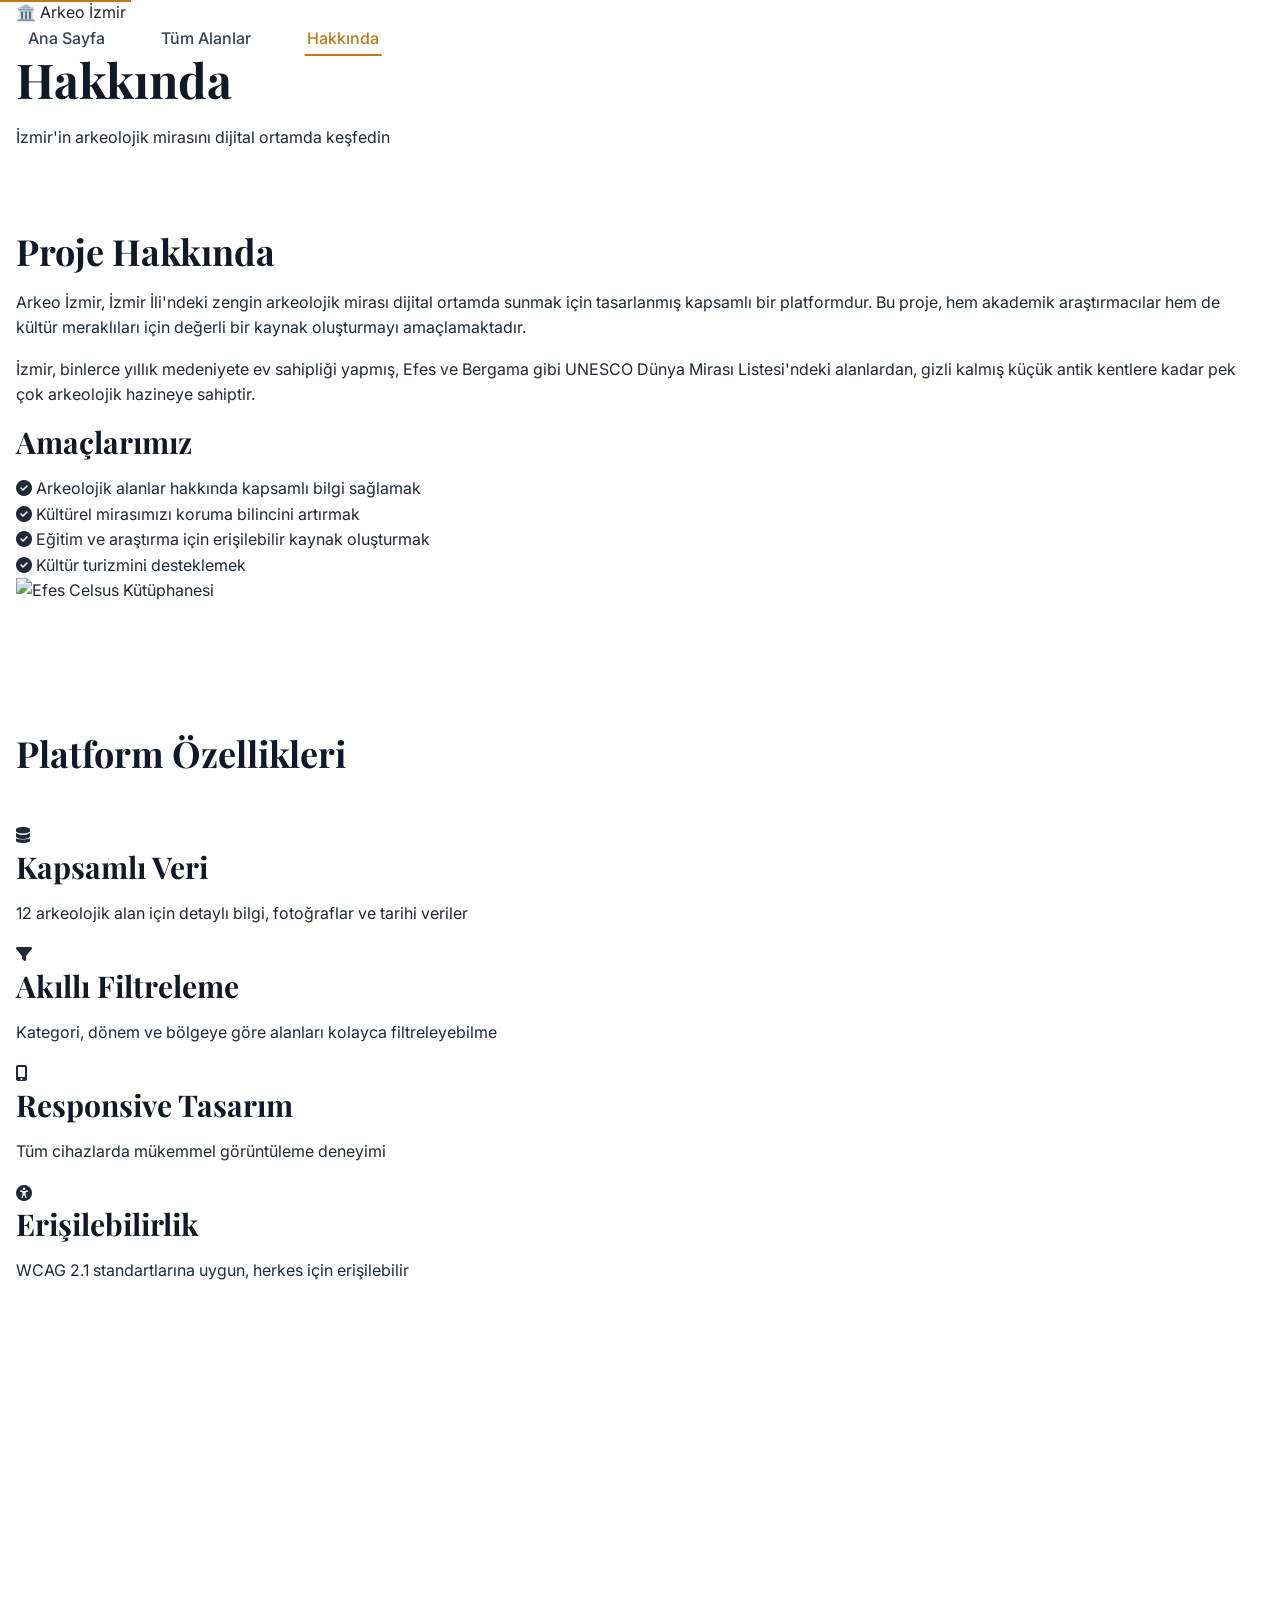
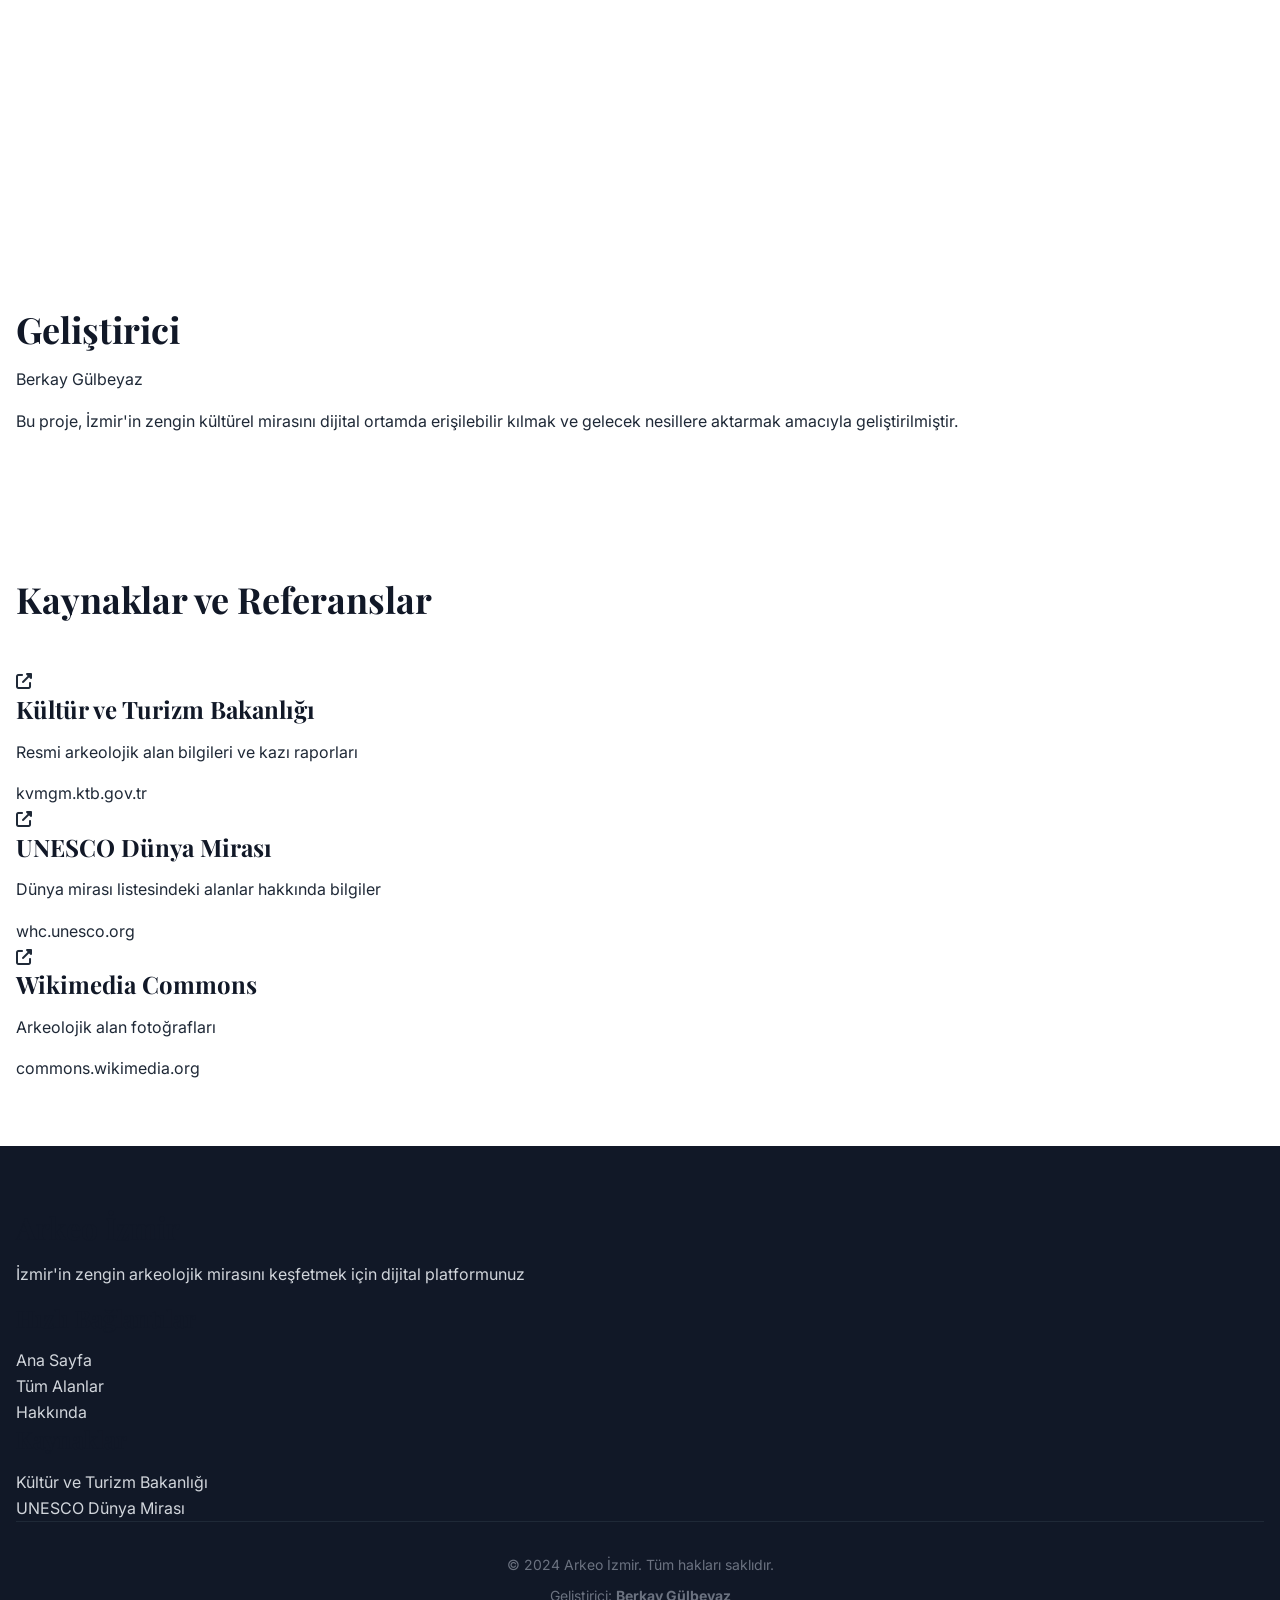
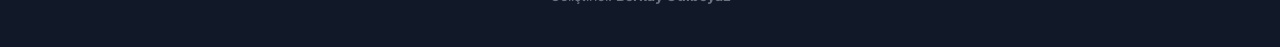
==== commit d43bbfe2: "Update about.html" ====
--- a/about.html
+++ b/about.html
@@ -1,10 +1,13 @@
 <!DOCTYPE html>
-<html lang="en">
+<html lang="tr">
 <head>
     <meta charset="UTF-8">
     <meta name="viewport" content="width=device-width, initial-scale=1.0">
-    <meta name="description" content="About the Archaeological Heritage of Izmir digital platform - graduation thesis project">
-    <title>About | Archaeological Izmir</title>
+    <meta name="description" content="Arkeo İzmir projesi hakkında bilgi. İzmir'in arkeolojik mirasını dijital ortamda keşfedin.">
+    <title>Hakkında | Arkeo İzmir</title>
+
+    <!-- Favicon -->
+    <link rel="icon" type="image/svg+xml" href="data:image/svg+xml,%3Csvg xmlns='http://www.w3.org/2000/svg' viewBox='0 0 100 100'%3E%3Ctext y='.9em' font-size='90'%3E🏛️%3C/text%3E%3C/svg%3E">
 
     <!-- Fonts -->
     <link rel="preconnect" href="https://fonts.googleapis.com">
@@ -17,324 +20,213 @@
 
     <!-- Font Awesome -->
     <link rel="stylesheet" href="https://cdnjs.cloudflare.com/ajax/libs/font-awesome/6.4.0/css/all.min.css">
+
+    <!-- AOS Animation Library -->
+    <link rel="stylesheet" href="https://unpkg.com/aos@2.3.1/dist/aos.css">
 </head>
 <body>
-    <!-- Navigation -->
-    <nav class="navbar" id="navbar">
+    <!-- Skip to content link -->
+    <a href="#main-content" class="skip-link">Ana içeriğe atla</a>
+
+    <!-- Header -->
+    <header class="header" role="banner">
+        <nav class="nav container" role="navigation" aria-label="Ana navigasyon">
+            <div class="nav-brand">
+                <span class="nav-icon">🏛️</span>
+                <span class="nav-title">Arkeo İzmir</span>
+            </div>
+            <ul class="nav-menu">
+                <li><a href="index.html" class="nav-link">Ana Sayfa</a></li>
+                <li><a href="sites.html" class="nav-link">Tüm Alanlar</a></li>
+                <li><a href="about.html" class="nav-link active" aria-current="page">Hakkında</a></li>
+            </ul>
+        </nav>
+    </header>
+
+    <!-- Page Header -->
+    <div class="page-header">
         <div class="container">
-            <div class="nav-wrapper">
-                <a href="index.html" class="logo">
-                    <i class="fas fa-landmark"></i>
-                    <span class="logo-text">Archaeological <span class="highlight">Izmir</span></span>
-                </a>
-
-                <button class="nav-toggle" id="navToggle" aria-label="Toggle navigation">
-                    <span></span>
-                    <span></span>
-                    <span></span>
-                </button>
-
-                <ul class="nav-menu" id="navMenu">
-                    <li><a href="index.html" class="nav-link">Home</a></li>
-                    <li><a href="sites.html" class="nav-link">Explore Sites</a></li>
-                    <li><a href="about.html" class="nav-link active">About</a></li>
-                    <li><a href="#" class="nav-link" id="searchToggle"><i class="fas fa-search"></i></a></li>
-                </ul>
-            </div>
-        </div>
-    </nav>
-
-    <!-- Search Overlay -->
-    <div class="search-overlay" id="searchOverlay">
-        <div class="search-container">
-            <button class="search-close" id="searchClose">&times;</button>
-            <input type="text" id="searchInput" class="search-input" placeholder="Search archaeological sites...">
-            <div class="search-results" id="searchResults"></div>
+            <h1>Hakkında</h1>
+            <p>İzmir'in arkeolojik mirasını dijital ortamda keşfedin</p>
         </div>
     </div>
 
-    <!-- Page Header -->
-    <section class="page-header" style="padding: 120px 0 60px; background: linear-gradient(135deg, var(--color-secondary-dark), var(--color-secondary)); color: white; text-align: center;">
+    <!-- Main Content -->
+    <main id="main-content" role="main">
+        <!-- About Content -->
+        <section class="about-content section">
+            <div class="container">
+                <div class="about-grid">
+                    <div class="about-text" data-aos="fade-right">
+                        <h2>Proje Hakkında</h2>
+                        <p>Arkeo İzmir, İzmir İli'ndeki zengin arkeolojik mirası dijital ortamda sunmak için tasarlanmış kapsamlı bir platformdur. Bu proje, hem akademik araştırmacılar hem de kültür meraklıları için değerli bir kaynak oluşturmayı amaçlamaktadır.</p>
+                        <p>İzmir, binlerce yıllık medeniyete ev sahipliği yapmış, Efes ve Bergama gibi UNESCO Dünya Mirası Listesi'ndeki alanlardan, gizli kalmış küçük antik kentlere kadar pek çok arkeolojik hazineye sahiptir.</p>
+
+                        <h3>Amaçlarımız</h3>
+                        <ul class="feature-list">
+                            <li><i class="fas fa-check-circle"></i> Arkeolojik alanlar hakkında kapsamlı bilgi sağlamak</li>
+                            <li><i class="fas fa-check-circle"></i> Kültürel mirasımızı koruma bilincini artırmak</li>
+                            <li><i class="fas fa-check-circle"></i> Eğitim ve araştırma için erişilebilir kaynak oluşturmak</li>
+                            <li><i class="fas fa-check-circle"></i> Kültür turizmini desteklemek</li>
+                        </ul>
+                    </div>
+                    <div class="about-image" data-aos="fade-left">
+                        <img src="https://upload.wikimedia.org/wikipedia/commons/thumb/e/e4/Efez_Library_Celsusa.jpg/800px-Efez_Library_Celsusa.jpg" alt="Efes Celsus Kütüphanesi">
+                    </div>
+                </div>
+            </div>
+        </section>
+
+        <!-- Features -->
+        <section class="features-section section bg-light">
+            <div class="container">
+                <div class="section-header" data-aos="fade-up">
+                    <h2 class="section-title">Platform Özellikleri</h2>
+                </div>
+                <div class="features-grid">
+                    <div class="feature-card" data-aos="fade-up" data-aos-delay="0">
+                        <div class="feature-icon">
+                            <i class="fas fa-database"></i>
+                        </div>
+                        <h3>Kapsamlı Veri</h3>
+                        <p>12 arkeolojik alan için detaylı bilgi, fotoğraflar ve tarihi veriler</p>
+                    </div>
+                    <div class="feature-card" data-aos="fade-up" data-aos-delay="100">
+                        <div class="feature-icon">
+                            <i class="fas fa-filter"></i>
+                        </div>
+                        <h3>Akıllı Filtreleme</h3>
+                        <p>Kategori, dönem ve bölgeye göre alanları kolayca filtreleyebilme</p>
+                    </div>
+                    <div class="feature-card" data-aos="fade-up" data-aos-delay="200">
+                        <div class="feature-icon">
+                            <i class="fas fa-mobile-alt"></i>
+                        </div>
+                        <h3>Responsive Tasarım</h3>
+                        <p>Tüm cihazlarda mükemmel görüntüleme deneyimi</p>
+                    </div>
+                    <div class="feature-card" data-aos="fade-up" data-aos-delay="300">
+                        <div class="feature-icon">
+                            <i class="fas fa-universal-access"></i>
+                        </div>
+                        <h3>Erişilebilirlik</h3>
+                        <p>WCAG 2.1 standartlarına uygun, herkes için erişilebilir</p>
+                    </div>
+                </div>
+            </div>
+        </section>
+
+        <!-- Statistics -->
+        <section class="stats-section section">
+            <div class="container">
+                <div class="stats-grid">
+                    <div class="stat-card" data-aos="zoom-in" data-aos-delay="0">
+                        <div class="stat-number">12</div>
+                        <div class="stat-label">Arkeolojik Alan</div>
+                    </div>
+                    <div class="stat-card" data-aos="zoom-in" data-aos-delay="100">
+                        <div class="stat-number">2</div>
+                        <div class="stat-label">UNESCO Mirası</div>
+                    </div>
+                    <div class="stat-card" data-aos="zoom-in" data-aos-delay="200">
+                        <div class="stat-number">5000+</div>
+                        <div class="stat-label">Yıllık Tarih</div>
+                    </div>
+                    <div class="stat-card" data-aos="zoom-in" data-aos-delay="300">
+                        <div class="stat-number">9</div>
+                        <div class="stat-label">İlçe</div>
+                    </div>
+                </div>
+            </div>
+        </section>
+
+        <!-- Developer -->
+        <section class="developer-section section bg-light">
+            <div class="container">
+                <div class="developer-card" data-aos="fade-up">
+                    <h2>Geliştirici</h2>
+                    <p class="developer-name">Berkay Gülbeyaz</p>
+                    <p>Bu proje, İzmir'in zengin kültürel mirasını dijital ortamda erişilebilir kılmak ve gelecek nesillere aktarmak amacıyla geliştirilmiştir.</p>
+                </div>
+            </div>
+        </section>
+
+        <!-- Resources -->
+        <section class="resources-section section">
+            <div class="container">
+                <div class="section-header" data-aos="fade-up">
+                    <h2 class="section-title">Kaynaklar ve Referanslar</h2>
+                </div>
+                <div class="resources-list" data-aos="fade-up">
+                    <div class="resource-item">
+                        <i class="fas fa-external-link-alt"></i>
+                        <div>
+                            <h4>Kültür ve Turizm Bakanlığı</h4>
+                            <p>Resmi arkeolojik alan bilgileri ve kazı raporları</p>
+                            <a href="https://kvmgm.ktb.gov.tr/" target="_blank" rel="noopener">kvmgm.ktb.gov.tr</a>
+                        </div>
+                    </div>
+                    <div class="resource-item">
+                        <i class="fas fa-external-link-alt"></i>
+                        <div>
+                            <h4>UNESCO Dünya Mirası</h4>
+                            <p>Dünya mirası listesindeki alanlar hakkında bilgiler</p>
+                            <a href="https://whc.unesco.org/" target="_blank" rel="noopener">whc.unesco.org</a>
+                        </div>
+                    </div>
+                    <div class="resource-item">
+                        <i class="fas fa-external-link-alt"></i>
+                        <div>
+                            <h4>Wikimedia Commons</h4>
+                            <p>Arkeolojik alan fotoğrafları</p>
+                            <a href="https://commons.wikimedia.org/" target="_blank" rel="noopener">commons.wikimedia.org</a>
+                        </div>
+                    </div>
+                </div>
+            </div>
+        </section>
+    </main>
+
+    <!-- Footer -->
+    <footer class="footer" role="contentinfo">
         <div class="container">
-            <h1 style="color: white;">About This Project</h1>
-            <p style="font-size: var(--text-lg); max-width: 700px; margin: 0 auto; opacity: 0.95;">
-                Web-Based Digitization of Archaeological Sites in Izmir Province
-            </p>
-        </div>
-    </section>
-
-    <!-- Project Overview -->
-    <section style="padding: var(--spacing-10) 0; background: white;">
-        <div class="container">
-            <div style="max-width: 900px; margin: 0 auto;">
-                <h2 style="font-size: var(--text-4xl); margin-bottom: var(--spacing-6); text-align: center;">Project Overview</h2>
-
-                <p style="font-size: var(--text-lg); line-height: 1.8; color: var(--color-gray-700); margin-bottom: var(--spacing-5);">
-                    This digital platform addresses a significant gap in cultural heritage management by creating an accessible, structured resource that serves both academic researchers and cultural tourism audiences. Through systematic data collection from official sources and rigorous verification processes, the project has established a comprehensive database of 40 archaeological sites across Izmir Province.
-                </p>
-
-                <div class="intro-grid" style="margin-top: var(--spacing-8);">
-                    <div class="intro-card">
-                        <div class="intro-icon">
-                            <i class="fas fa-graduation-cap"></i>
-                        </div>
-                        <h3>Academic Research</h3>
-                        <p>95% of content verified with academic citations. Comprehensive excavation histories and bibliographies for serious research.</p>
-                    </div>
-
-                    <div class="intro-card">
-                        <div class="intro-icon">
-                            <i class="fas fa-globe"></i>
-                        </div>
-                        <h3>International Access</h3>
-                        <p>English language platform maximizing global accessibility to Turkey's archaeological heritage.</p>
-                    </div>
-
-                    <div class="intro-card">
-                        <div class="intro-icon">
-                            <i class="fas fa-balance-scale"></i>
-                        </div>
-                        <h3>Dual-Audience Design</h3>
-                        <p>Layered information architecture serving both casual tourists and academic researchers.</p>
-                    </div>
-
-                    <div class="intro-card">
-                        <div class="intro-icon">
-                            <i class="fas fa-eye"></i>
-                        </div>
-                        <h3>Lesser-Known Sites</h3>
-                        <p>22 lesser-known sites documented with equal rigor to famous destinations like Ephesus.</p>
-                    </div>
-                </div>
-            </div>
-        </div>
-    </section>
-
-    <!-- Research Questions -->
-    <section style="padding: var(--spacing-10) 0; background: var(--color-gray-50);">
-        <div class="container">
-            <div style="max-width: 900px; margin: 0 auto;">
-                <h2 style="font-size: var(--text-4xl); margin-bottom: var(--spacing-6); text-align: center;">Research Questions</h2>
-
-                <div style="display: grid; gap: var(--spacing-6);">
-                    <div style="background: white; padding: var(--spacing-6); border-radius: var(--radius-xl); box-shadow: var(--shadow-base); border-left: 4px solid var(--color-primary);">
-                        <h3 style="color: var(--color-primary); margin-bottom: var(--spacing-3);">RQ1: Information Structuring</h3>
-                        <p style="line-height: 1.8; color: var(--color-gray-700);">
-                            How can scattered archaeological information be systematically structured and presented through a web-based platform to serve both academic and general audiences effectively?
-                        </p>
-                    </div>
-
-                    <div style="background: white; padding: var(--spacing-6); border-radius: var(--radius-xl); box-shadow: var(--shadow-base); border-left: 4px solid var(--color-secondary);">
-                        <h3 style="color: var(--color-secondary); margin-bottom: var(--spacing-3);">RQ2: Design Principles</h3>
-                        <p style="line-height: 1.8; color: var(--color-gray-700);">
-                            What design principles and technical approaches best support a dual-content strategy that maintains academic rigor while ensuring accessibility for cultural tourists?
-                        </p>
-                    </div>
-
-                    <div style="background: white; padding: var(--spacing-6); border-radius: var(--radius-xl); box-shadow: var(--shadow-base); border-left: 4px solid var(--color-primary);">
-                        <h3 style="color: var(--color-primary); margin-bottom: var(--spacing-3);">RQ3: Digital Visibility</h3>
-                        <p style="line-height: 1.8; color: var(--color-gray-700);">
-                            How can digital platforms contribute to increasing visibility and appreciation for lesser-known archaeological sites?
-                        </p>
-                    </div>
-                </div>
-            </div>
-        </div>
-    </section>
-
-    <!-- Methodology -->
-    <section style="padding: var(--spacing-10) 0; background: white;">
-        <div class="container">
-            <div style="max-width: 900px; margin: 0 auto;">
-                <h2 style="font-size: var(--text-4xl); margin-bottom: var(--spacing-6); text-align: center;">Methodology</h2>
-
-                <p style="font-size: var(--text-lg); line-height: 1.8; color: var(--color-gray-700); margin-bottom: var(--spacing-6); text-align: center;">
-                    This project employs Design Science Research (DSR) methodology with Agile development principles, organized into 14-week sprint cycles.
-                </p>
-
-                <div style="display: grid; grid-template-columns: repeat(auto-fit, minmax(250px, 1fr)); gap: var(--spacing-5); margin-top: var(--spacing-8);">
-                    <div style="text-align: center;">
-                        <div style="width: 80px; height: 80px; margin: 0 auto var(--spacing-4); background: linear-gradient(135deg, var(--color-primary), var(--color-primary-light)); border-radius: 50%; display: flex; align-items: center; justify-content: center; color: white; font-size: var(--text-3xl);">
-                            <i class="fas fa-database"></i>
-                        </div>
-                        <h4 style="margin-bottom: var(--spacing-2);">Data Collection</h4>
-                        <p style="color: var(--color-gray-600); font-size: var(--text-sm);">40 sites documented from official Ministry publications and academic sources</p>
-                    </div>
-
-                    <div style="text-align: center;">
-                        <div style="width: 80px; height: 80px; margin: 0 auto var(--spacing-4); background: linear-gradient(135deg, var(--color-secondary), var(--color-secondary-light)); border-radius: 50%; display: flex; align-items: center; justify-content: center; color: white; font-size: var(--text-3xl);">
-                            <i class="fas fa-check-double"></i>
-                        </div>
-                        <h4 style="margin-bottom: var(--spacing-2);">Verification</h4>
-                        <p style="color: var(--color-gray-600); font-size: var(--text-sm);">Two-source verification protocol with 127 academic references</p>
-                    </div>
-
-                    <div style="text-align: center;">
-                        <div style="width: 80px; height: 80px; margin: 0 auto var(--spacing-4); background: linear-gradient(135deg, var(--color-primary), var(--color-primary-light)); border-radius: 50%; display: flex; align-items: center; justify-content: center; color: white; font-size: var(--text-3xl);">
-                            <i class="fas fa-code"></i>
-                        </div>
-                        <h4 style="margin-bottom: var(--spacing-2);">Development</h4>
-                        <p style="color: var(--color-gray-600); font-size: var(--text-sm);">Modern web technologies with responsive, accessible design</p>
-                    </div>
-
-                    <div style="text-align: center;">
-                        <div style="width: 80px; height: 80px; margin: 0 auto var(--spacing-4); background: linear-gradient(135deg, var(--color-secondary), var(--color-secondary-light)); border-radius: 50%; display: flex; align-items: center; justify-content: center; color: white; font-size: var(--text-3xl);">
-                            <i class="fas fa-vial"></i>
-                        </div>
-                        <h4 style="margin-bottom: var(--spacing-2);">Testing</h4>
-                        <p style="color: var(--color-gray-600); font-size: var(--text-sm);">User acceptance testing with academic and tourist users</p>
-                    </div>
-                </div>
-            </div>
-        </div>
-    </section>
-
-    <!-- Project Team -->
-    <section style="padding: var(--spacing-10) 0; background: var(--color-gray-50);">
-        <div class="container">
-            <div style="max-width: 700px; margin: 0 auto; text-align: center;">
-                <h2 style="font-size: var(--text-4xl); margin-bottom: var(--spacing-6);">Project Information</h2>
-
-                <div style="background: white; padding: var(--spacing-8); border-radius: var(--radius-xl); box-shadow: var(--shadow-lg);">
-                    <div style="margin-bottom: var(--spacing-6);">
-                        <div style="width: 100px; height: 100px; margin: 0 auto var(--spacing-4); background: linear-gradient(135deg, var(--color-primary), var(--color-primary-light)); border-radius: 50%; display: flex; align-items: center; justify-content: center; color: white; font-size: var(--text-4xl);">
-                            <i class="fas fa-user-graduate"></i>
-                        </div>
-                        <h3 style="font-size: var(--text-2xl); margin-bottom: var(--spacing-2);">Berkay Gülbeyaz</h3>
-                        <p style="color: var(--color-gray-600);">Student ID: 191005056</p>
-                    </div>
-
-                    <div style="border-top: 1px solid var(--color-gray-200); padding-top: var(--spacing-6); text-align: left;">
-                        <div style="display: grid; gap: var(--spacing-4);">
-                            <div style="display: flex; justify-content: space-between; padding: var(--spacing-3); background: var(--color-gray-50); border-radius: var(--radius-base);">
-                                <span style="font-weight: 600; color: var(--color-gray-700);">Department:</span>
-                                <span style="color: var(--color-gray-900);">Management Information Systems</span>
-                            </div>
-                            <div style="display: flex; justify-content: space-between; padding: var(--spacing-3); background: var(--color-gray-50); border-radius: var(--radius-base);">
-                                <span style="font-weight: 600; color: var(--color-gray-700);">Institution:</span>
-                                <span style="color: var(--color-gray-900);">İzmir Bakırçay University</span>
-                            </div>
-                            <div style="display: flex; justify-content: space-between; padding: var(--spacing-3); background: var(--color-gray-50); border-radius: var(--radius-base);">
-                                <span style="font-weight: 600; color: var(--color-gray-700);">Contact Person:</span>
-                                <span style="color: var(--color-gray-900);">Fares DAEL</span>
-                            </div>
-                            <div style="display: flex; justify-content: space-between; padding: var(--spacing-3); background: var(--color-gray-50); border-radius: var(--radius-base);">
-                                <span style="font-weight: 600; color: var(--color-gray-700);">Email:</span>
-                                <span style="color: var(--color-primary);">fares.dael@bakircay.edu.tr</span>
-                            </div>
-                            <div style="display: flex; justify-content: space-between; padding: var(--spacing-3); background: var(--color-gray-50); border-radius: var(--radius-base);">
-                                <span style="font-weight: 600; color: var(--color-gray-700);">Expected Graduation:</span>
-                                <span style="color: var(--color-gray-900);">January 2026</span>
-                            </div>
-                        </div>
-                    </div>
-                </div>
-            </div>
-        </div>
-    </section>
-
-    <!-- Impact & Future -->
-    <section style="padding: var(--spacing-10) 0; background: white;">
-        <div class="container">
-            <div style="max-width: 900px; margin: 0 auto;">
-                <h2 style="font-size: var(--text-4xl); margin-bottom: var(--spacing-6); text-align: center;">Expected Impact</h2>
-
-                <div style="display: grid; grid-template-columns: repeat(auto-fit, minmax(280px, 1fr)); gap: var(--spacing-6);">
-                    <div style="padding: var(--spacing-6); background: var(--color-gray-50); border-radius: var(--radius-xl);">
-                        <i class="fas fa-university" style="font-size: var(--text-3xl); color: var(--color-primary); margin-bottom: var(--spacing-3);"></i>
-                        <h4 style="margin-bottom: var(--spacing-3);">Academic Contribution</h4>
-                        <p style="color: var(--color-gray-700); line-height: 1.7;">
-                            Centralized reference point for researchers conducting comparative studies of Ionian archaeological sites.
-                        </p>
-                    </div>
-
-                    <div style="padding: var(--spacing-6); background: var(--color-gray-50); border-radius: var(--radius-xl);">
-                        <i class="fas fa-plane-departure" style="font-size: var(--text-3xl); color: var(--color-primary); margin-bottom: var(--spacing-3);"></i>
-                        <h4 style="margin-bottom: var(--spacing-3);">Tourism Development</h4>
-                        <p style="color: var(--color-gray-700); line-height: 1.7;">
-                            Enhanced visibility for lesser-known sites, potentially redistributing tourist flows and generating economic benefits.
-                        </p>
-                    </div>
-
-                    <div style="padding: var(--spacing-6); background: var(--color-gray-50); border-radius: var(--radius-xl);">
-                        <i class="fas fa-heart" style="font-size: var(--text-3xl); color: var(--color-primary); margin-bottom: var(--spacing-3);"></i>
-                        <h4 style="margin-bottom: var(--spacing-3);">Cultural Preservation</h4>
-                        <p style="color: var(--color-gray-700); line-height: 1.7;">
-                            Increased awareness contributing to preservation efforts and potentially attracting resources for maintenance.
-                        </p>
-                    </div>
-                </div>
-            </div>
-        </div>
-    </section>
-
-    <!-- Call to Action -->
-    <section class="cta-section">
-        <div class="container">
-            <div class="cta-content">
-                <h2>Explore Archaeological Heritage</h2>
-                <p>Discover 40 meticulously documented sites across Izmir Province</p>
-                <div class="cta-buttons">
-                    <a href="sites.html" class="btn btn-primary btn-large">
-                        <i class="fas fa-compass"></i> Browse All Sites
-                    </a>
-                    <a href="index.html" class="btn btn-secondary btn-large">
-                        <i class="fas fa-home"></i> Return Home
-                    </a>
-                </div>
-            </div>
-        </div>
-    </section>
-
-    <!-- Footer -->
-    <footer class="footer">
-        <div class="container">
-            <div class="footer-grid">
-                <div class="footer-col">
-                    <h4>Archaeological Izmir</h4>
-                    <p>A comprehensive digital platform for archaeological sites in Izmir Province, Turkey.</p>
-                    <div class="social-links">
-                        <a href="#" aria-label="Facebook"><i class="fab fa-facebook"></i></a>
-                        <a href="#" aria-label="Twitter"><i class="fab fa-twitter"></i></a>
-                        <a href="#" aria-label="Instagram"><i class="fab fa-instagram"></i></a>
-                        <a href="#" aria-label="YouTube"><i class="fab fa-youtube"></i></a>
-                    </div>
-                </div>
-
-                <div class="footer-col">
-                    <h4>Quick Links</h4>
-                    <ul>
-                        <li><a href="index.html">Home</a></li>
-                        <li><a href="sites.html">All Sites</a></li>
-                        <li><a href="about.html">About</a></li>
+            <div class="footer-content">
+                <div class="footer-section">
+                    <h3>Arkeo İzmir</h3>
+                    <p>İzmir'in zengin arkeolojik mirasını keşfetmek için dijital platformunuz</p>
+                </div>
+                <div class="footer-section">
+                    <h4>Hızlı Bağlantılar</h4>
+                    <ul class="footer-links">
+                        <li><a href="index.html">Ana Sayfa</a></li>
+                        <li><a href="sites.html">Tüm Alanlar</a></li>
+                        <li><a href="about.html">Hakkında</a></li>
                     </ul>
                 </div>
-
-                <div class="footer-col">
-                    <h4>Resources</h4>
-                    <ul>
-                        <li><a href="#">Visitor Information</a></li>
-                        <li><a href="#">Academic References</a></li>
-                        <li><a href="#">Bibliography</a></li>
+                <div class="footer-section">
+                    <h4>Kaynaklar</h4>
+                    <ul class="footer-links">
+                        <li><a href="https://kvmgm.ktb.gov.tr/" target="_blank" rel="noopener">Kültür ve Turizm Bakanlığı</a></li>
+                        <li><a href="https://whc.unesco.org/" target="_blank" rel="noopener">UNESCO Dünya Mirası</a></li>
                     </ul>
                 </div>
-
-                <div class="footer-col">
-                    <h4>Project Info</h4>
-                    <p><strong>Student:</strong> Berkay Gülbeyaz (191005056)</p>
-                    <p><strong>Department:</strong> Management Information Systems</p>
-                </div>
-            </div>
-
+            </div>
             <div class="footer-bottom">
-                <p>&copy; 2025 Archaeological Heritage of Izmir. Graduation Thesis Project.</p>
-                <p>Data sources: Republic of Turkey Ministry of Culture and Tourism, Academic Publications</p>
+                <p>&copy; 2024 Arkeo İzmir. Tüm hakları saklıdır.</p>
+                <p>Geliştirici: <strong>Berkay Gülbeyaz</strong></p>
             </div>
         </div>
     </footer>
 
     <!-- Scripts -->
-    <script src="js/sites-data.js"></script>
-    <script src="js/main.js"></script>
+    <script src="https://unpkg.com/aos@2.3.1/dist/aos.js"></script>
+    <script>
+        AOS.init({
+            duration: 800,
+            once: true,
+            offset: 100
+        });
+    </script>
 </body>
 </html>
+
--- a/css/main.css
+++ b/css/main.css
@@ -104,6 +104,24 @@
     --z-modal: 1050;
     --z-popover: 1060;
     --z-tooltip: 1070;
+}
+
+/* ===================================
+   Accessibility
+   =================================== */
+.skip-link {
+    position: absolute;
+    top: -40px;
+    left: 0;
+    background: var(--color-primary);
+    color: white;
+    padding: 8px;
+    text-decoration: none;
+    z-index: 100;
+}
+
+.skip-link:focus {
+    top: 0;
 }
 
 /* ===================================
@@ -398,7 +416,7 @@
     right: 0;
     bottom: 0;
     background: linear-gradient(135deg, #667eea 0%, #764ba2 100%);
-    background-image: url('https://images.unsplash.com/photo-1590073242678-70ee3fc28e8e?w=1920&q=80');
+    background-image: url('https://upload.wikimedia.org/wikipedia/commons/thumb/e/e4/Efez_Library_Celsusa.jpg/1920px-Efez_Library_Celsusa.jpg');
     background-size: cover;
     background-position: center;
     background-attachment: fixed;
@@ -1034,3 +1052,126 @@
 
 .hidden { display: none; }
 .visible { display: block; }
+
+/* ===================================
+   Modern Animations & Enhancements
+   =================================== */
+@keyframes fadeInUp {
+    from {
+        opacity: 0;
+        transform: translateY(30px);
+    }
+    to {
+        opacity: 1;
+        transform: translateY(0);
+    }
+}
+
+@keyframes fadeIn {
+    from { opacity: 0; }
+    to { opacity: 1; }
+}
+
+@keyframes pulse {
+    0%, 100% { opacity: 1; }
+    50% { opacity: 0.5; }
+}
+
+@keyframes shimmer {
+    0% { background-position: -1000px 0; }
+    100% { background-position: 1000px 0; }
+}
+
+.fade-in-up {
+    animation: fadeInUp 0.6s ease-out;
+}
+
+/* Loading State */
+.loading {
+    position: relative;
+    pointer-events: none;
+    opacity: 0.6;
+}
+
+.loading::after {
+    content: '';
+    position: absolute;
+    top: 50%;
+    left: 50%;
+    width: 40px;
+    height: 40px;
+    margin: -20px 0 0 -20px;
+    border: 4px solid var(--color-gray-300);
+    border-top-color: var(--color-primary);
+    border-radius: 50%;
+    animation: spin 0.8s linear infinite;
+}
+
+@keyframes spin {
+    to { transform: rotate(360deg); }
+}
+
+/* Improved Card Effects */
+.site-card {
+    position: relative;
+    overflow: hidden;
+}
+
+.site-card::before {
+    content: '';
+    position: absolute;
+    top: 0;
+    left: -100%;
+    width: 100%;
+    height: 100%;
+    background: linear-gradient(90deg, transparent, rgba(255,255,255,0.2), transparent);
+    transition: left 0.5s;
+}
+
+.site-card:hover::before {
+    left: 100%;
+}
+
+/* Smooth Focus Styles */
+*:focus {
+    outline: 2px solid var(--color-primary);
+    outline-offset: 2px;
+}
+
+button:focus,
+a:focus {
+    outline: 2px solid var(--color-primary);
+    outline-offset: 2px;
+}
+
+/* Enhanced Button Ripple Effect */
+.btn {
+    position: relative;
+    overflow: hidden;
+}
+
+.btn::after {
+    content: '';
+    position: absolute;
+    top: 50%;
+    left: 50%;
+    width: 0;
+    height: 0;
+    border-radius: 50%;
+    background: rgba(255, 255, 255, 0.5);
+    transform: translate(-50%, -50%);
+    transition: width 0.6s, height 0.6s;
+}
+
+.btn:active::after {
+    width: 300px;
+    height: 300px;
+}
+
+/* Parallax Effect for Hero */
+@media (prefers-reduced-motion: no-preference) {
+    .hero-background {
+        transform: translateZ(0);
+        will-change: transform;
+    }
+}
